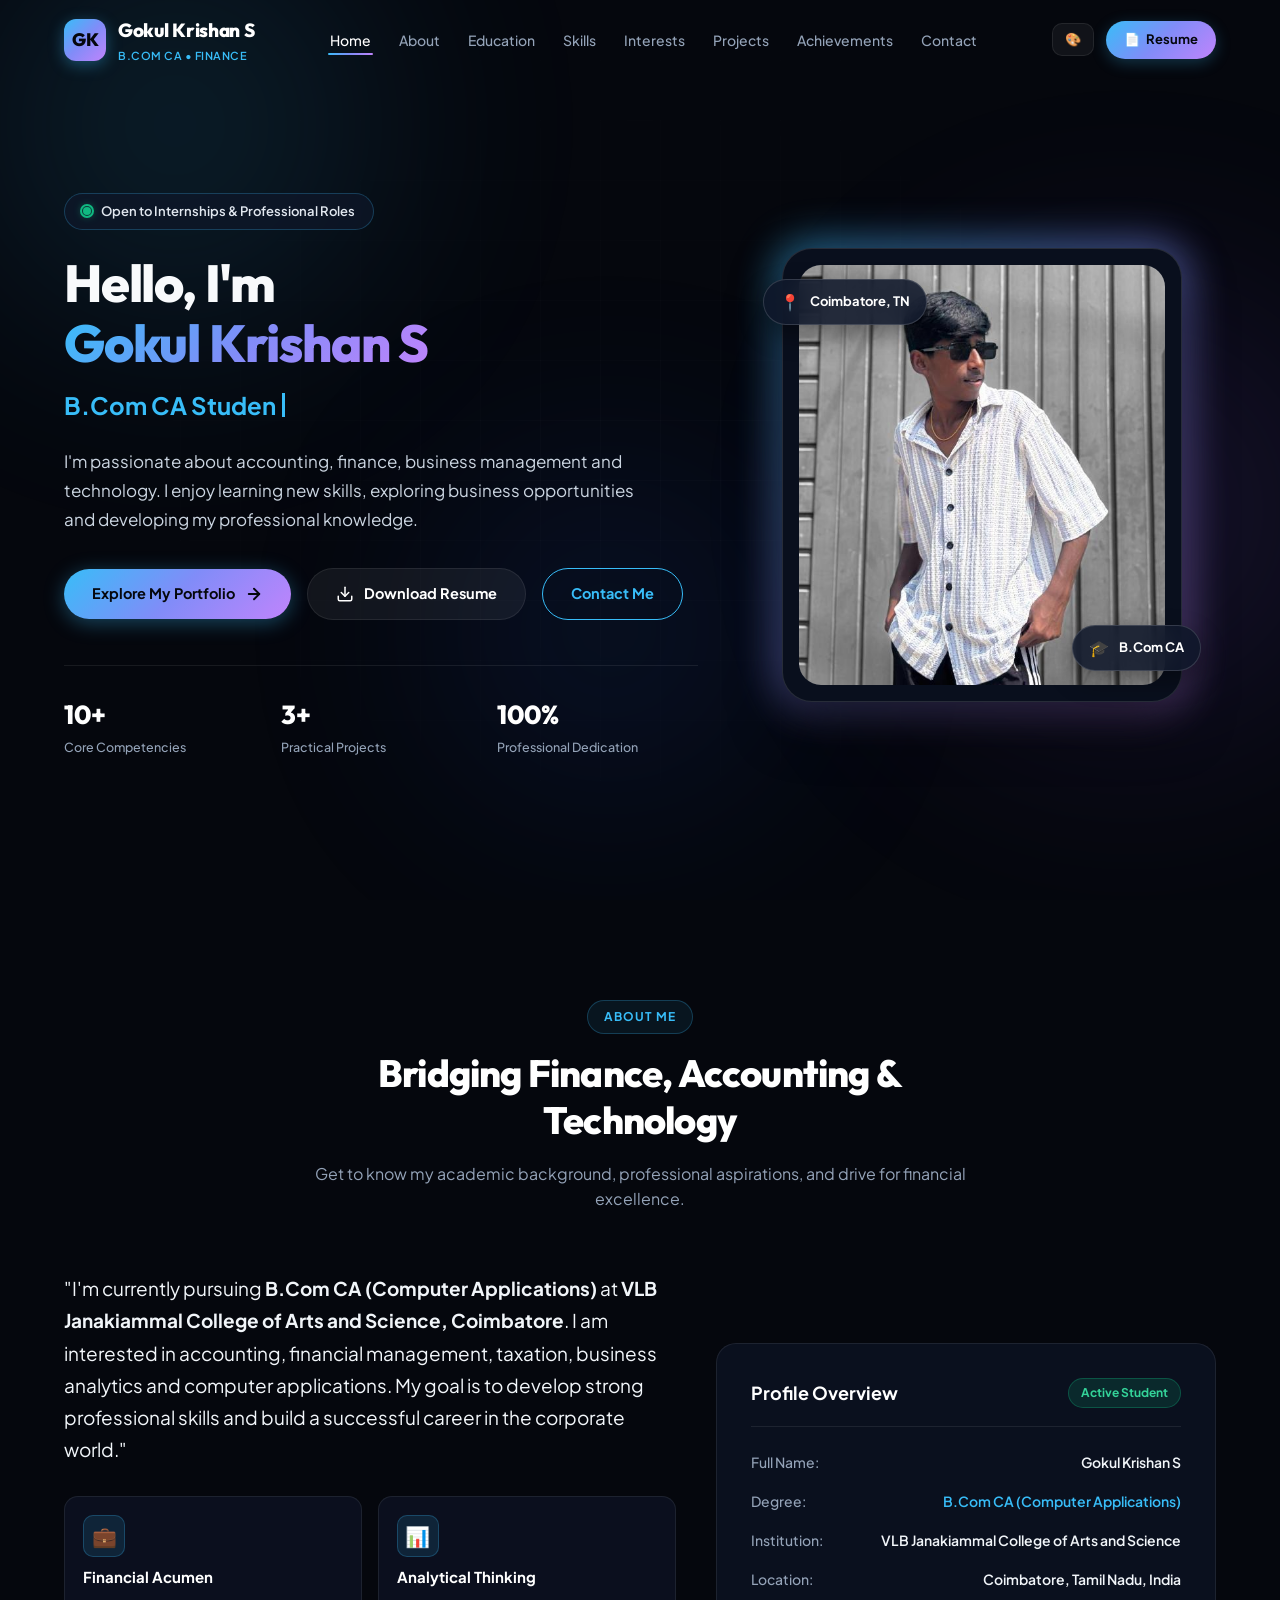
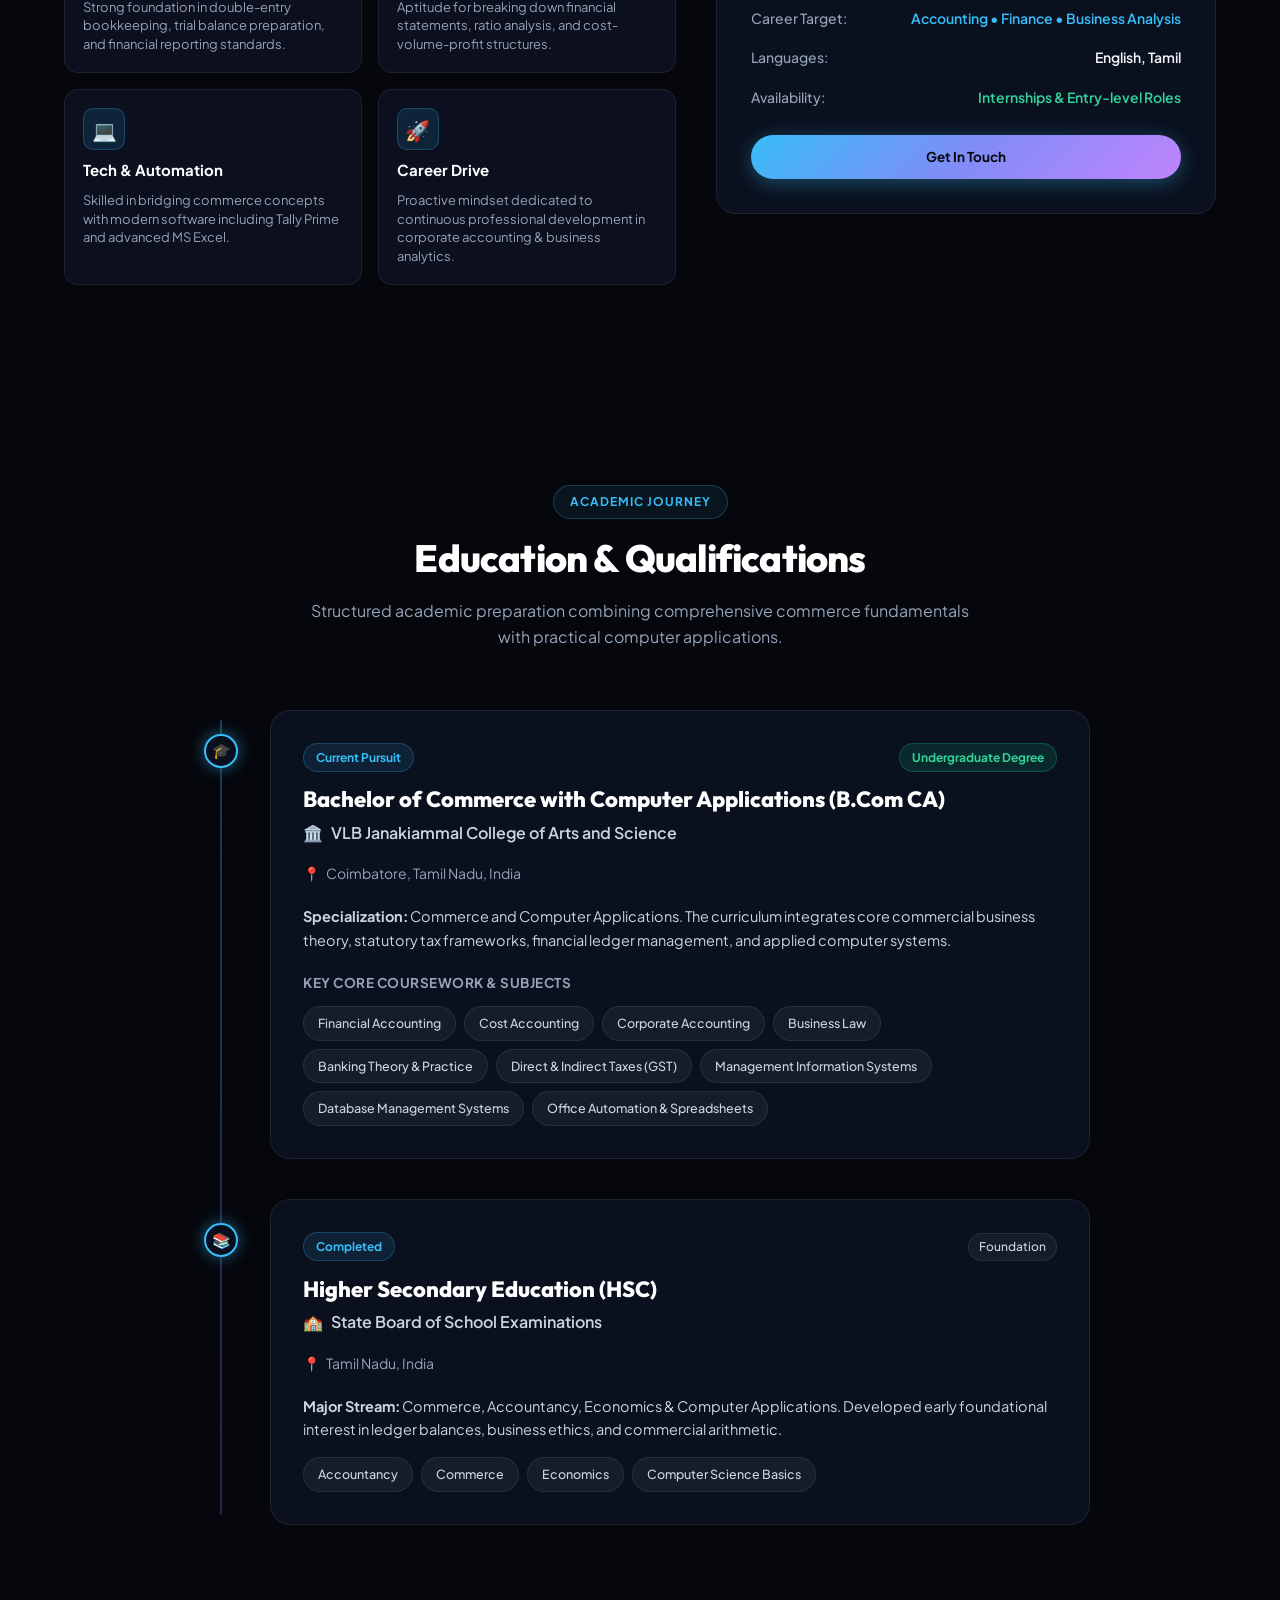
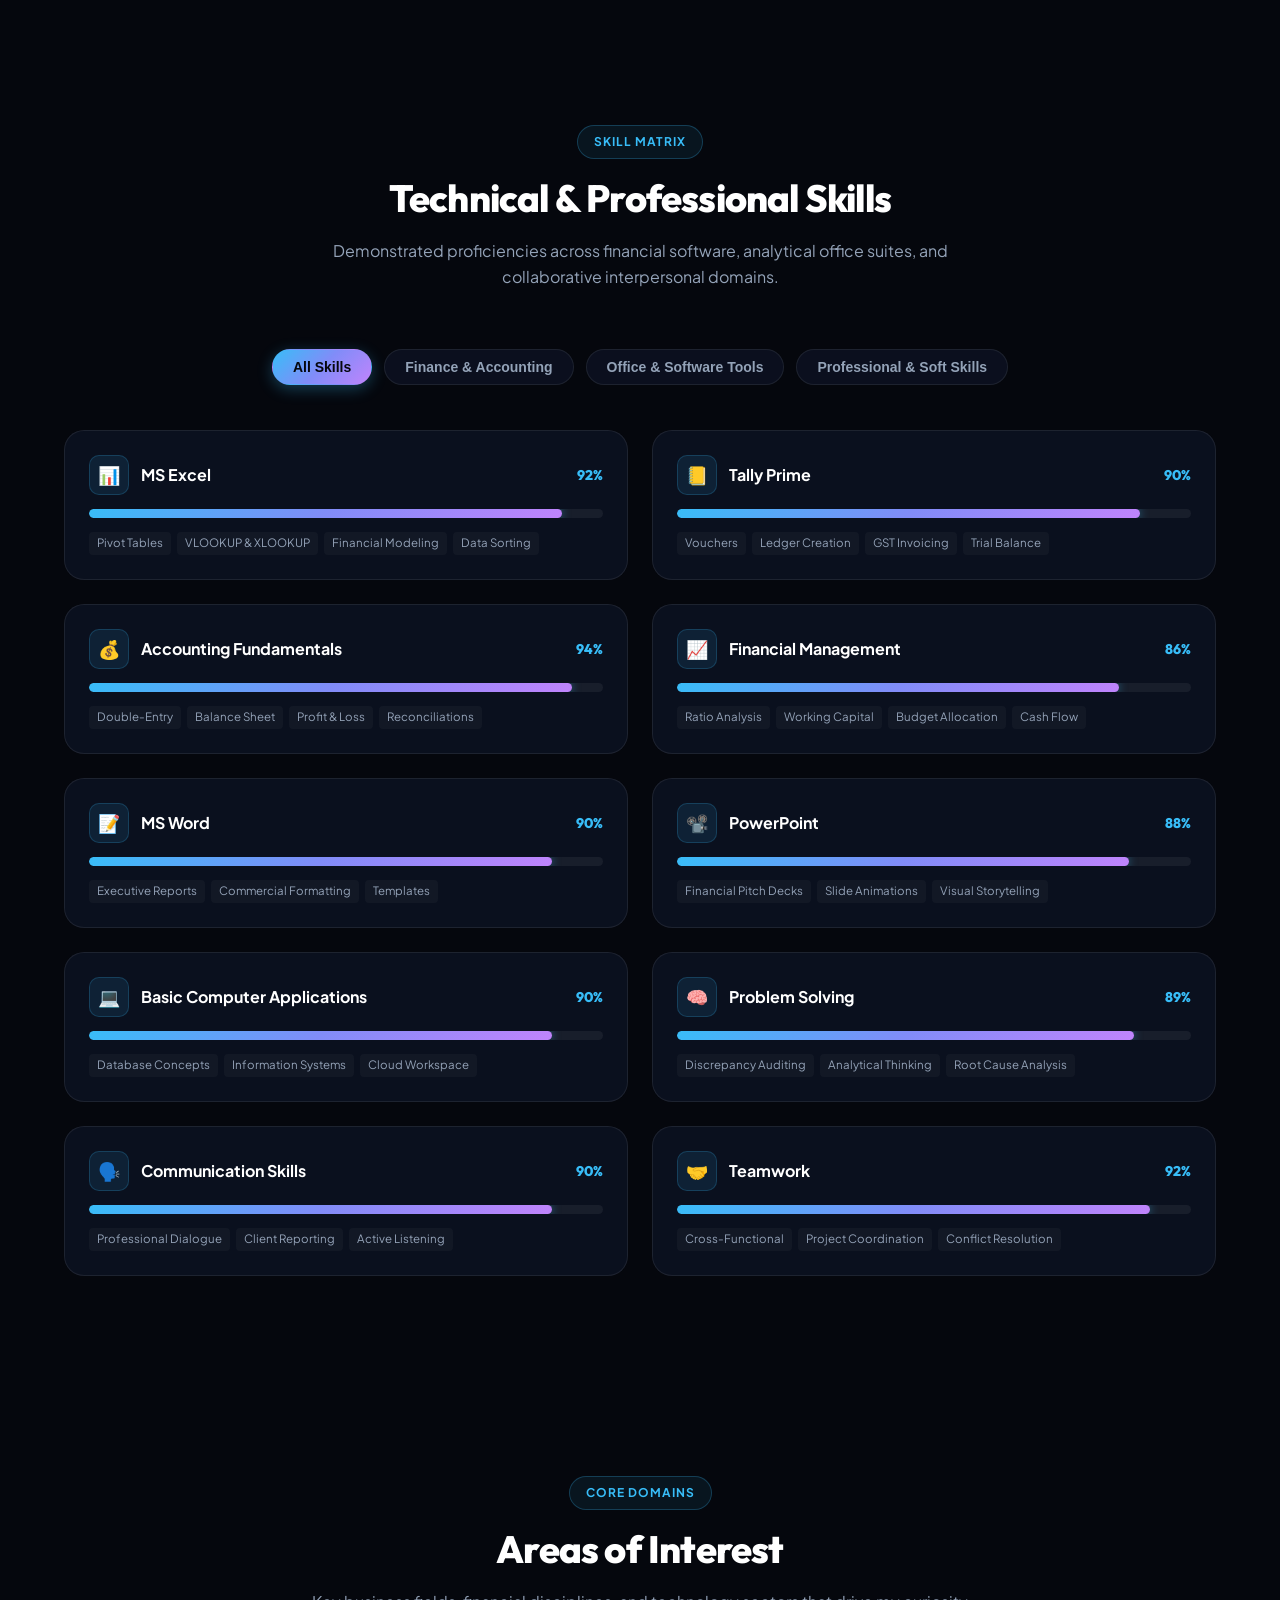
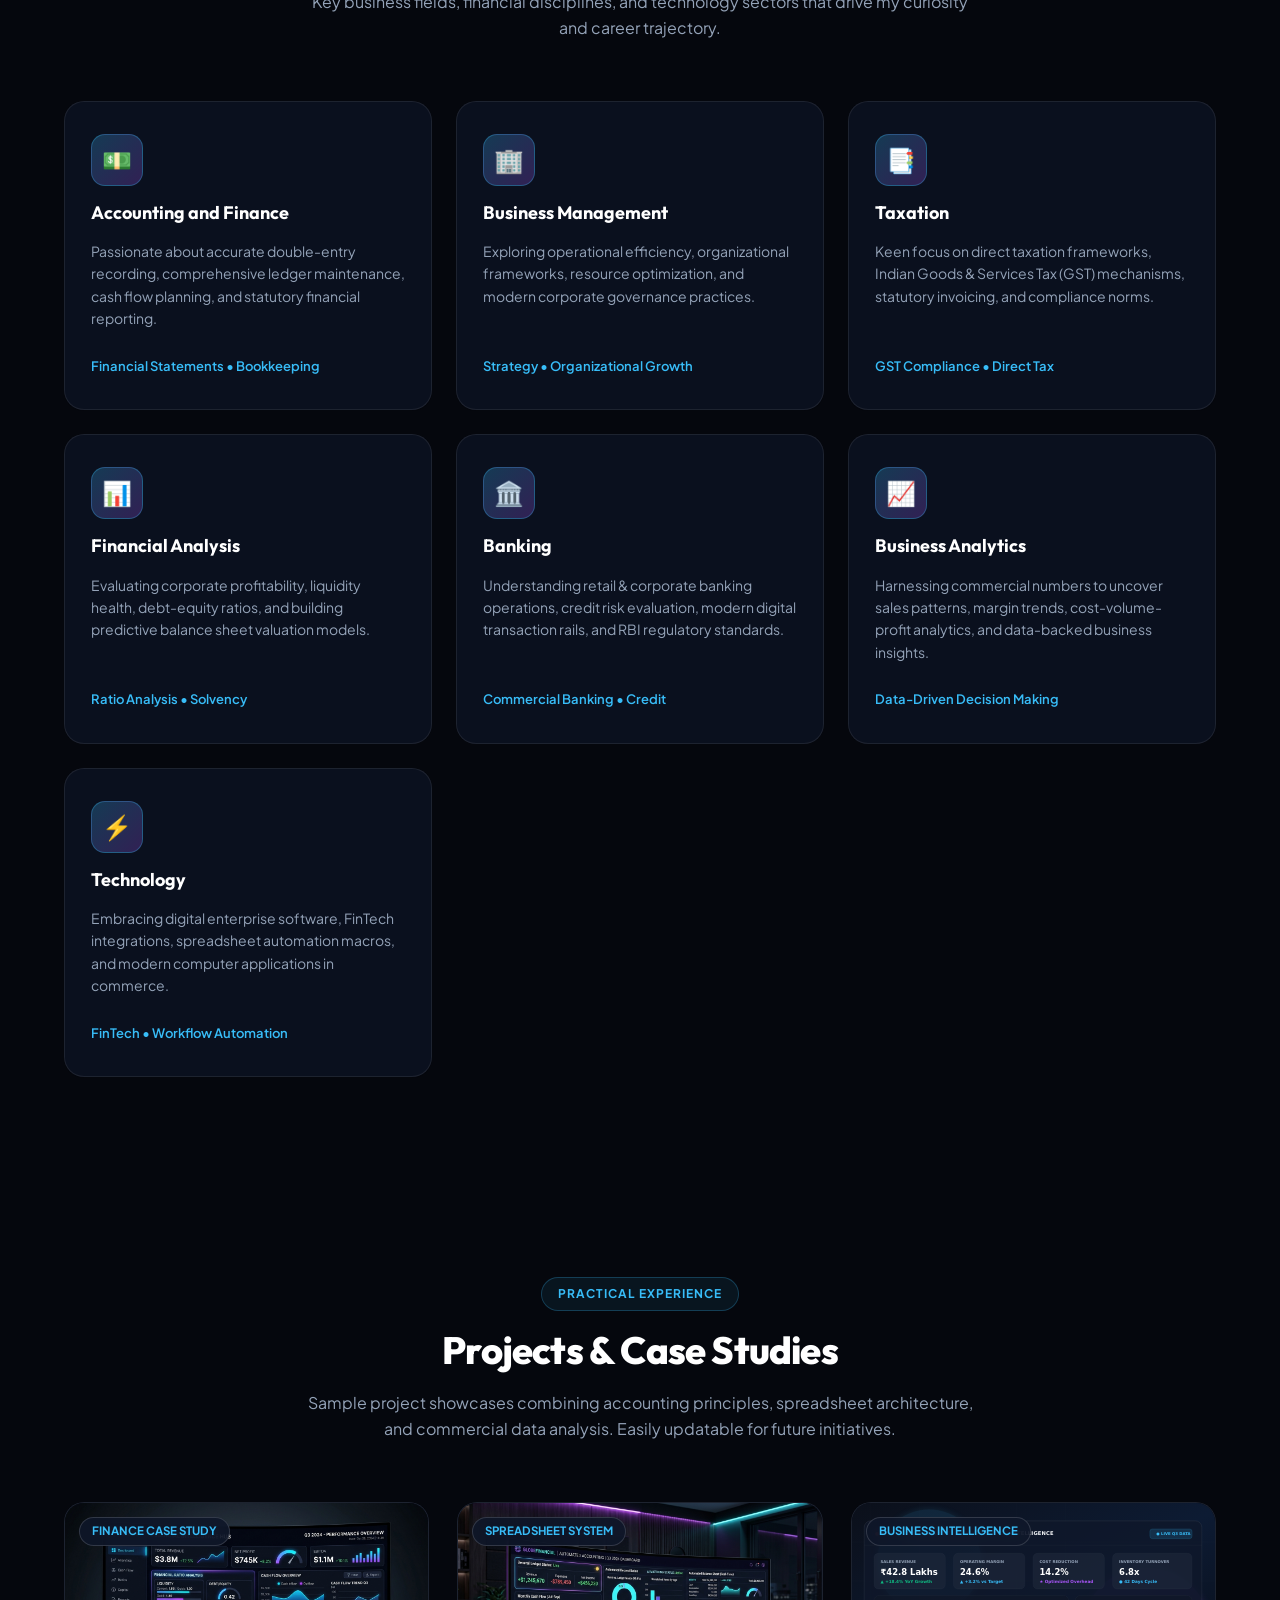
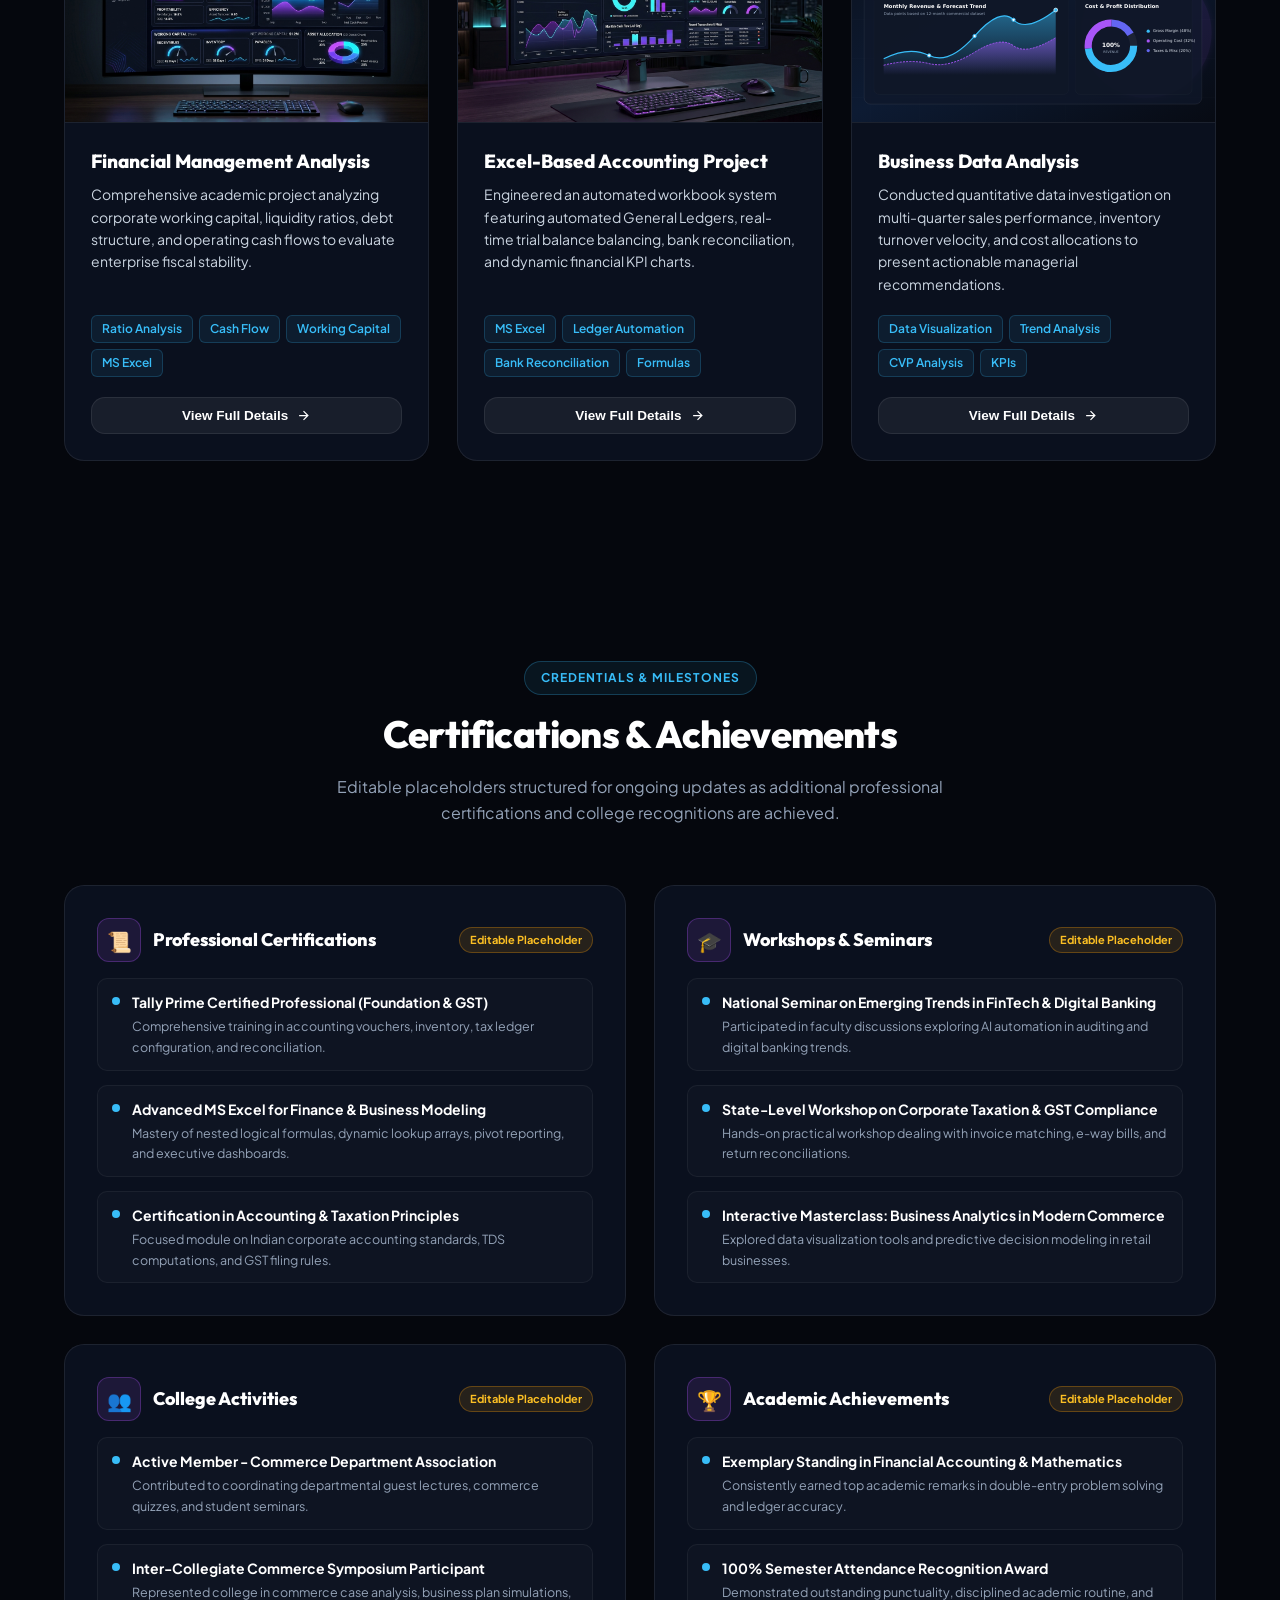
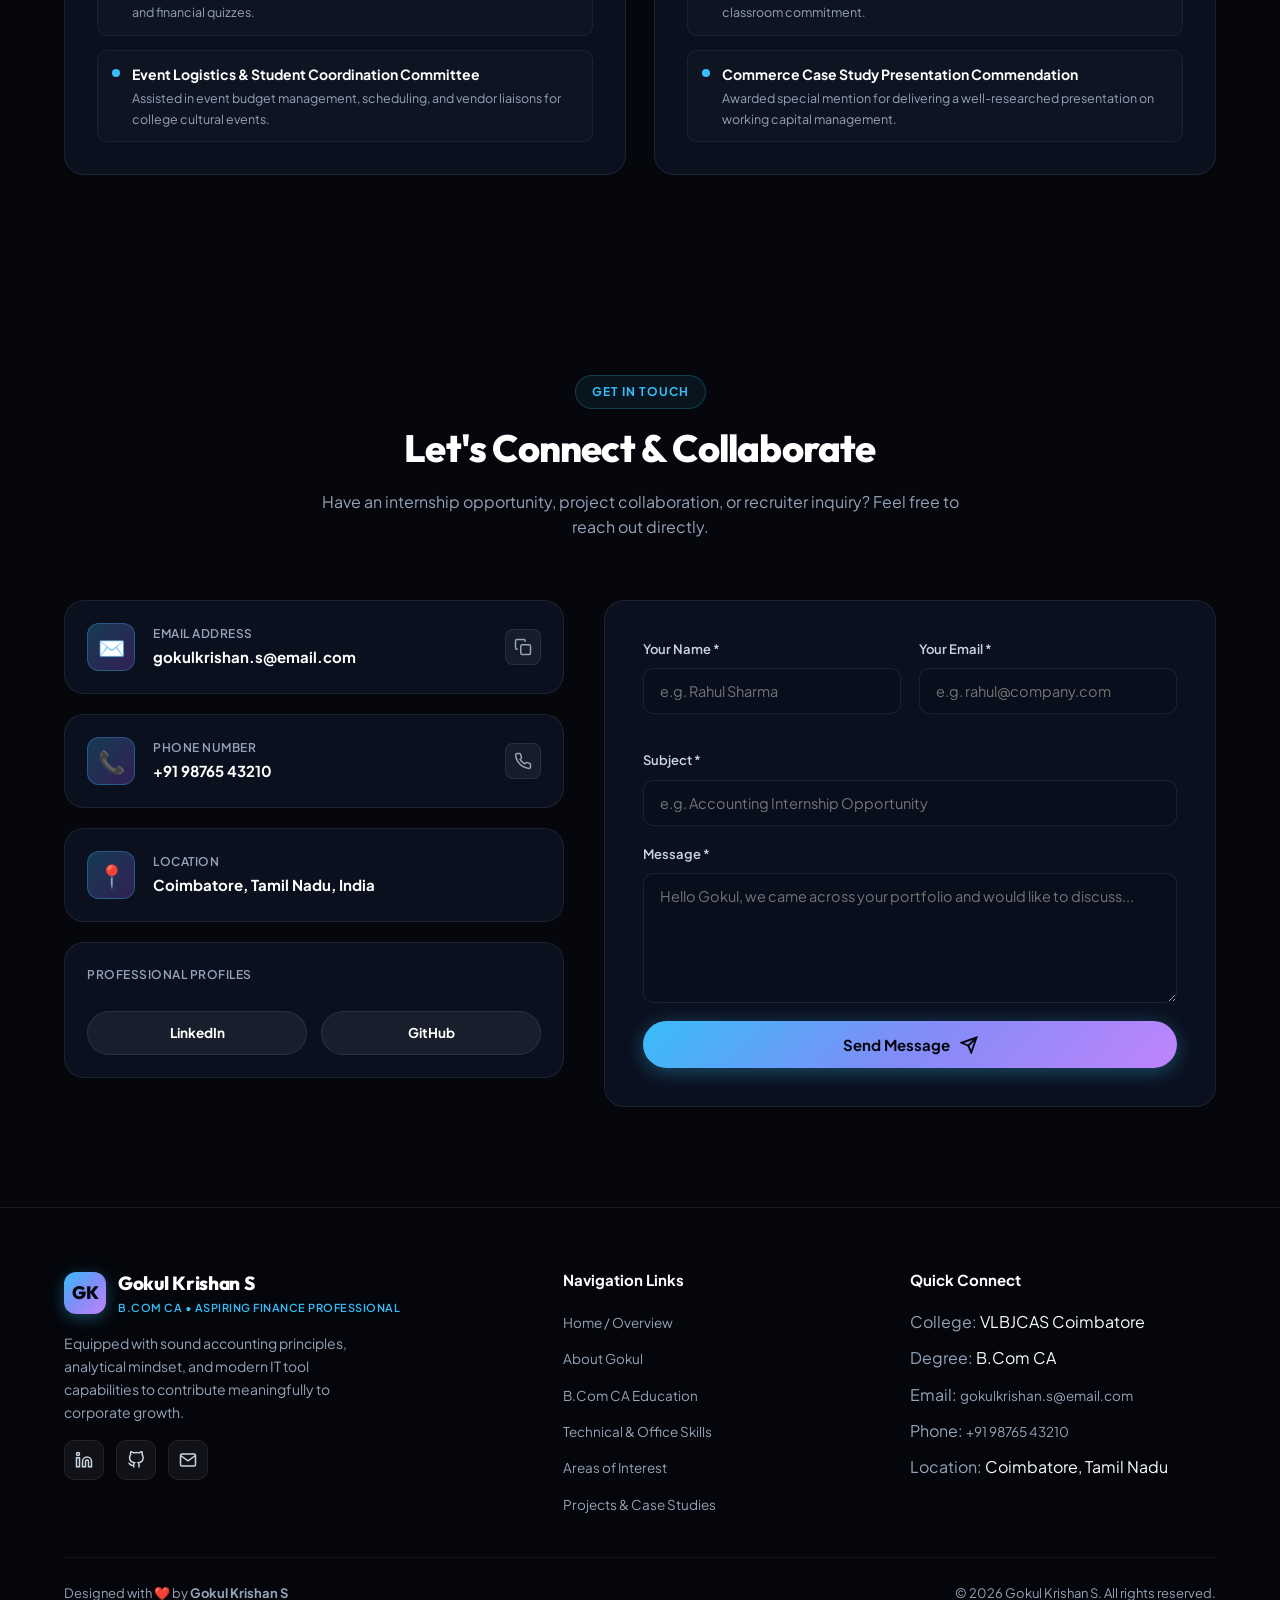
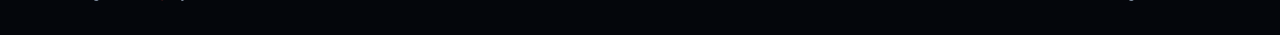
==== index.html @ 8079ff72 "feat: initialize portfolio project with HTML, CSS, JavaScript, assets, and configuration" ====
<!DOCTYPE html>
<html lang="en">
<head>
  <meta charset="UTF-8">
  <meta name="viewport" content="width=device-width, initial-scale=1.0">
  <meta http-equiv="X-UA-Compatible" content="ie=edge">
  
  <!-- SEO Meta Tags -->
  <title>Gokul Krishan S | B.Com CA Portfolio - Aspiring Accountant &amp; Finance Professional</title>
  <meta name="description" content="Personal portfolio of Gokul Krishan S, B.Com CA student at VLB Janakiammal College of Arts and Science, Coimbatore. Aspiring Accountant, Finance Professional, and Business Analyst specializing in Tally Prime, Financial Accounting, and Excel.">
  <meta name="keywords" content="Gokul Krishan S, B.Com CA, Finance Professional, Accountant, Business Analyst, Tally Prime, MS Excel, Coimbatore, Tamil Nadu, Financial Management, VLB Janakiammal College">
  <meta name="author" content="Gokul Krishan S">
  <meta name="robots" content="index, follow">

  <!-- Open Graph / Facebook / LinkedIn -->
  <meta property="og:type" content="website">
  <meta property="og:url" content="https://gokulkrishans.com/">
  <meta property="og:title" content="Gokul Krishan S | B.Com CA Portfolio">
  <meta property="og:description" content="Personal portfolio of Gokul Krishan S - Aspiring Accountant, Finance Professional &amp; Business Analyst.">
  <meta property="og:image" content="assets/images/profile.jpg">

  <!-- Twitter Meta Tags -->
  <meta name="twitter:card" content="summary_large_image">
  <meta name="twitter:title" content="Gokul Krishan S | B.Com CA Portfolio">
  <meta name="twitter:description" content="Aspiring Accountant, Finance Professional &amp; Business Analyst from Coimbatore, Tamil Nadu.">
  <meta name="twitter:image" content="assets/images/profile.jpg">

  <!-- Google Fonts -->
  <link rel="preconnect" href="https://fonts.googleapis.com">
  <link rel="preconnect" href="https://fonts.gstatic.com" crossorigin>
  <link href="https://fonts.googleapis.com/css2?family=Outfit:wght@400;500;600;700;800;900&family=Plus+Jakarta+Sans:ital,wght@0,300;0,400;0,500;0,600;0,700;0,800;1,400&display=swap" rel="stylesheet">

  <!-- Stylesheet -->
  <link rel="stylesheet" href="assets/css/style.css">

  <!-- JSON-LD Structured Data for Search Engines -->
  <script type="application/ld+json">
  {
    "@context": "https://schema.org",
    "@type": "Person",
    "name": "Gokul Krishan S",
    "jobTitle": "Aspiring Accountant | Finance Professional | Business Analyst",
    "alumniOf": {
      "@type": "CollegeOrUniversity",
      "name": "VLB Janakiammal College of Arts and Science"
    },
    "address": {
      "@type": "PostalAddress",
      "addressLocality": "Coimbatore",
      "addressRegion": "Tamil Nadu",
      "addressCountry": "India"
    },
    "knowsAbout": [
      "Accounting Fundamentals",
      "Financial Management",
      "Taxation",
      "Tally Prime",
      "MS Excel",
      "Business Analytics"
    ],
    "email": "mailto:gokulkrishan.s@email.com"
  }
  </script>
</head>
<body>

  <!-- Scroll Progress Indicator -->
  <div id="scroll-progress" class="scroll-progress-bar" aria-hidden="true"></div>

  <!-- Ambient Dynamic Glow Background -->
  <div class="ambient-background" aria-hidden="true">
    <div class="ambient-orb orb-1"></div>
    <div class="ambient-orb orb-2"></div>
    <div class="ambient-orb orb-3"></div>
  </div>

  <!-- ==========================================================================
       Header & Navigation Bar
       ========================================================================== -->
  <header class="site-header" id="site-header">
    <div class="container nav-container">
      
      <!-- Brand Logo -->
      <a href="#hero" class="brand-logo" id="nav-brand-logo" aria-label="Gokul Krishan S Home">
        <div class="logo-badge">GK</div>
        <div class="brand-text">
          <span class="brand-name">Gokul Krishan S</span>
          <span class="brand-tag">B.Com CA • Finance</span>
        </div>
      </a>

      <!-- Navigation Links -->
      <nav class="main-nav" id="main-nav-bar" aria-label="Main Navigation">
        <ul class="nav-list" id="nav-list">
          <li><a href="#hero" class="nav-link active">Home</a></li>
          <li><a href="#about" class="nav-link">About</a></li>
          <li><a href="#education" class="nav-link">Education</a></li>
          <li><a href="#skills" class="nav-link">Skills</a></li>
          <li><a href="#interests" class="nav-link">Interests</a></li>
          <li><a href="#projects" class="nav-link">Projects</a></li>
          <li><a href="#achievements" class="nav-link">Achievements</a></li>
          <li><a href="#contact" class="nav-link">Contact</a></li>
        </ul>
      </nav>

      <!-- Action Items & Palette Menu -->
      <div class="nav-actions">
        <!-- Theme Accent Switcher -->
        <button type="button" class="theme-picker-btn" id="theme-picker-btn" title="Change Accent Palette" aria-label="Theme Accent Palette">
          <span>🎨</span>
          <span style="display: none;" class="desktop-only">Theme</span>
        </button>

        <div class="theme-palette-menu" id="theme-palette-menu">
          <button type="button" class="palette-item" data-theme="electric">
            <span class="palette-dot electric"></span>
            <span>Electric Violet</span>
          </button>
          <button type="button" class="palette-item" data-theme="emerald">
            <span class="palette-dot emerald"></span>
            <span>Emerald Tech</span>
          </button>
          <button type="button" class="palette-item" data-theme="sunset">
            <span class="palette-dot sunset"></span>
            <span>Neon Sunset</span>
          </button>
        </div>

        <!-- Resume Modal Trigger -->
        <a href="#resume" class="btn-nav-cta trigger-resume-modal" id="nav-resume-btn">
          <span>📄</span>
          <span>Resume</span>
        </a>

        <!-- Mobile Hamburger Menu Button -->
        <button type="button" class="mobile-toggle" id="mobile-nav-toggle" aria-label="Toggle navigation menu" aria-expanded="false">
          <span class="hamburger-line"></span>
        </button>
      </div>

    </div>
  </header>

  <main id="main-content">

    <!-- ==========================================================================
         Hero Section
         ========================================================================== -->
    <section class="hero-section" id="hero">
      <div class="container hero-grid">
        
        <!-- Left: Text & Bio Content -->
        <div class="hero-content">
          <div class="hero-status-chip">
            <span class="status-pulse-dot"></span>
            <span>Open to Internships &amp; Professional Roles</span>
          </div>

          <h1 class="hero-title">
            Hello, I'm <br>
            <span class="gradient-text">Gokul Krishan S</span>
          </h1>

          <div class="hero-typed-wrapper" aria-label="Professional Roles">
            <span id="typing-text">B.Com CA Student</span>
            <span class="typing-cursor" aria-hidden="true"></span>
          </div>

          <p class="hero-desc">
            I'm passionate about accounting, finance, business management and technology. I enjoy learning new skills, exploring business opportunities and developing my professional knowledge.
          </p>

          <div class="hero-cta-group">
            <a href="#projects" class="btn btn-primary" id="hero-btn-explore">
              <span>Explore My Portfolio</span>
              <svg width="18" height="18" viewBox="0 0 24 24" fill="none" stroke="currentColor" stroke-width="2.5" stroke-linecap="round" stroke-linejoin="round"><line x1="5" y1="12" x2="19" y2="12"></line><polyline points="12 5 19 12 12 19"></polyline></svg>
            </a>
            
            <a href="#resume" class="btn btn-secondary trigger-resume-modal" id="hero-btn-resume">
              <svg width="18" height="18" viewBox="0 0 24 24" fill="none" stroke="currentColor" stroke-width="2" stroke-linecap="round" stroke-linejoin="round"><path d="M21 15v4a2 2 0 0 1-2 2H5a2 2 0 0 1-2-2v-4"></path><polyline points="7 10 12 15 17 10"></polyline><line x1="12" y1="15" x2="12" y2="3"></line></svg>
              <span>Download Resume</span>
            </a>

            <a href="#contact" class="btn btn-outline" id="hero-btn-contact">
              <span>Contact Me</span>
            </a>
          </div>

          <!-- Quick Stats Counter -->
          <div class="hero-stats-row">
            <div class="stat-item">
              <span class="stat-number" data-count="10" data-suffix="+">10+</span>
              <span class="stat-label">Core Competencies</span>
            </div>
            <div class="stat-item">
              <span class="stat-number" data-count="3" data-suffix="+">3+</span>
              <span class="stat-label">Practical Projects</span>
            </div>
            <div class="stat-item">
              <span class="stat-number" data-count="100" data-suffix="%">100%</span>
              <span class="stat-label">Professional Dedication</span>
            </div>
          </div>
        </div>

        <!-- Right: Profile Visual Card -->
        <div class="hero-visual">
          <div class="profile-card-wrapper">
            <div class="profile-card-glow" aria-hidden="true"></div>
            
            <div class="profile-card">
              <div class="profile-img-box">
                <img src="assets/images/profile.jpg" alt="Gokul Krishan S - Professional Profile Photo" id="hero-profile-img" loading="eager">
              </div>

              <!-- Floating Badges -->
              <div class="float-tag tag-top-left">
                <span class="tag-icon">📍</span>
                <span>Coimbatore, TN</span>
              </div>

              <div class="float-tag tag-bottom-right">
                <span class="tag-icon">🎓</span>
                <span>B.Com CA</span>
              </div>
            </div>
          </div>
        </div>

      </div>
    </section>

    <!-- ==========================================================================
         About Me Section
         ========================================================================== -->
    <section id="about">
      <div class="container">
        
        <div class="section-header">
          <span class="section-badge">About Me</span>
          <h2 class="section-title">Bridging Finance, Accounting &amp; Technology</h2>
          <p class="section-desc">Get to know my academic background, professional aspirations, and drive for financial excellence.</p>
        </div>

        <div class="about-grid">
          <!-- Text and Pillars -->
          <div class="about-text-content">
            <p class="lead-text">
              "I'm currently pursuing <strong>B.Com CA (Computer Applications)</strong> at <strong>VLB Janakiammal College of Arts and Science, Coimbatore</strong>. I am interested in accounting, financial management, taxation, business analytics and computer applications. My goal is to develop strong professional skills and build a successful career in the corporate world."
            </p>

            <div class="about-features-grid">
              <div class="about-feature-box">
                <div class="feature-icon-box">💼</div>
                <div class="feature-title">Financial Acumen</div>
                <div class="feature-desc">Strong foundation in double-entry bookkeeping, trial balance preparation, and financial reporting standards.</div>
              </div>

              <div class="about-feature-box">
                <div class="feature-icon-box">📊</div>
                <div class="feature-title">Analytical Thinking</div>
                <div class="feature-desc">Aptitude for breaking down financial statements, ratio analysis, and cost-volume-profit structures.</div>
              </div>

              <div class="about-feature-box">
                <div class="feature-icon-box">💻</div>
                <div class="feature-title">Tech &amp; Automation</div>
                <div class="feature-desc">Skilled in bridging commerce concepts with modern software including Tally Prime and advanced MS Excel.</div>
              </div>

              <div class="about-feature-box">
                <div class="feature-icon-box">🚀</div>
                <div class="feature-title">Career Drive</div>
                <div class="feature-desc">Proactive mindset dedicated to continuous professional development in corporate accounting &amp; business analytics.</div>
              </div>
            </div>
          </div>

          <!-- Personal Details Breakdown Card -->
          <div class="personal-details-card glass-card">
            <div class="details-card-header">
              <span class="details-card-title">Profile Overview</span>
              <span class="edu-status-tag">Active Student</span>
            </div>

            <ul class="details-list">
              <li class="detail-row">
                <span class="detail-label">Full Name:</span>
                <span class="detail-value">Gokul Krishan S</span>
              </li>
              <li class="detail-row">
                <span class="detail-label">Degree:</span>
                <span class="detail-value highlight">B.Com CA (Computer Applications)</span>
              </li>
              <li class="detail-row">
                <span class="detail-label">Institution:</span>
                <span class="detail-value">VLB Janakiammal College of Arts and Science</span>
              </li>
              <li class="detail-row">
                <span class="detail-label">Location:</span>
                <span class="detail-value">Coimbatore, Tamil Nadu, India</span>
              </li>
              <li class="detail-row">
                <span class="detail-label">Career Target:</span>
                <span class="detail-value highlight">Accounting • Finance • Business Analysis</span>
              </li>
              <li class="detail-row">
                <span class="detail-label">Languages:</span>
                <span class="detail-value">English, Tamil</span>
              </li>
              <li class="detail-row">
                <span class="detail-label">Availability:</span>
                <span class="detail-value" style="color: #34d399;">Internships &amp; Entry-level Roles</span>
              </li>
            </ul>

            <div style="margin-top: 26px; display: flex; gap: 12px;">
              <a href="#contact" class="btn btn-primary" style="width: 100%; font-size: 13.5px; padding: 11px 20px;">
                <span>Get In Touch</span>
              </a>
            </div>
          </div>
        </div>

      </div>
    </section>

    <!-- ==========================================================================
         Education Section
         ========================================================================== -->
    <section id="education">
      <div class="container">
        
        <div class="section-header">
          <span class="section-badge">Academic Journey</span>
          <h2 class="section-title">Education &amp; Qualifications</h2>
          <p class="section-desc">Structured academic preparation combining comprehensive commerce fundamentals with practical computer applications.</p>
        </div>

        <div class="education-timeline-wrapper">
          
          <!-- Timeline Card 1: B.Com CA Degree -->
          <div class="edu-timeline-item">
            <div class="edu-node-icon">🎓</div>
            <div class="edu-card glass-card">
              <div class="edu-badge-row">
                <span class="edu-period-badge">Current Pursuit</span>
                <span class="edu-status-tag">Undergraduate Degree</span>
              </div>

              <h3 class="edu-degree">Bachelor of Commerce with Computer Applications (B.Com CA)</h3>
              <div class="edu-institution">
                <span>🏛️</span>
                <span>VLB Janakiammal College of Arts and Science</span>
              </div>
              <div class="edu-location">
                <span>📍</span>
                <span>Coimbatore, Tamil Nadu, India</span>
              </div>

              <p style="color: var(--text-secondary); font-size: 14.5px; margin-bottom: 20px; line-height: 1.6;">
                <strong>Specialization:</strong> Commerce and Computer Applications. The curriculum integrates core commercial business theory, statutory tax frameworks, financial ledger management, and applied computer systems.
              </p>

              <div class="edu-coursework-title">Key Core Coursework &amp; Subjects</div>
              <div class="coursework-pills">
                <span class="pill-item">Financial Accounting</span>
                <span class="pill-item">Cost Accounting</span>
                <span class="pill-item">Corporate Accounting</span>
                <span class="pill-item">Business Law</span>
                <span class="pill-item">Banking Theory &amp; Practice</span>
                <span class="pill-item">Direct &amp; Indirect Taxes (GST)</span>
                <span class="pill-item">Management Information Systems</span>
                <span class="pill-item">Database Management Systems</span>
                <span class="pill-item">Office Automation &amp; Spreadsheets</span>
              </div>
            </div>
          </div>

          <!-- Timeline Card 2: Higher Secondary Education -->
          <div class="edu-timeline-item">
            <div class="edu-node-icon">📚</div>
            <div class="edu-card glass-card">
              <div class="edu-badge-row">
                <span class="edu-period-badge">Completed</span>
                <span class="pill-item" style="font-size: 12px; padding: 3px 10px;">Foundation</span>
              </div>

              <h3 class="edu-degree">Higher Secondary Education (HSC)</h3>
              <div class="edu-institution">
                <span>🏫</span>
                <span>State Board of School Examinations</span>
              </div>
              <div class="edu-location">
                <span>📍</span>
                <span>Tamil Nadu, India</span>
              </div>

              <p style="color: var(--text-secondary); font-size: 14.5px; margin-bottom: 16px; line-height: 1.6;">
                <strong>Major Stream:</strong> Commerce, Accountancy, Economics &amp; Computer Applications. Developed early foundational interest in ledger balances, business ethics, and commercial arithmetic.
              </p>

              <div class="coursework-pills">
                <span class="pill-item">Accountancy</span>
                <span class="pill-item">Commerce</span>
                <span class="pill-item">Economics</span>
                <span class="pill-item">Computer Science Basics</span>
              </div>
            </div>
          </div>

        </div>

      </div>
    </section>

    <!-- ==========================================================================
         Skills Section
         ========================================================================== -->
    <section id="skills">
      <div class="container">
        
        <div class="section-header">
          <span class="section-badge">Skill Matrix</span>
          <h2 class="section-title">Technical &amp; Professional Skills</h2>
          <p class="section-desc">Demonstrated proficiencies across financial software, analytical office suites, and collaborative interpersonal domains.</p>
        </div>

        <!-- Filter Controls -->
        <div class="skills-controls-container">
          <button type="button" class="skill-tab-btn active" data-filter="all">All Skills</button>
          <button type="button" class="skill-tab-btn" data-filter="finance">Finance &amp; Accounting</button>
          <button type="button" class="skill-tab-btn" data-filter="software">Office &amp; Software Tools</button>
          <button type="button" class="skill-tab-btn" data-filter="soft">Professional &amp; Soft Skills</button>
        </div>

        <!-- Skills Progress Grid -->
        <div class="skills-grid" id="skills-grid-container">

          <!-- 1. MS Excel -->
          <div class="skill-card glass-card" data-category="software">
            <div class="skill-card-top">
              <div class="skill-title-group">
                <div class="skill-icon-wrap">📊</div>
                <span class="skill-name">MS Excel</span>
              </div>
              <span class="skill-percent-badge">92%</span>
            </div>
            <div class="progress-track">
              <div class="progress-fill" data-percent="92%"></div>
            </div>
            <div class="skill-tags-row">
              <span class="skill-subtag">Pivot Tables</span>
              <span class="skill-subtag">VLOOKUP &amp; XLOOKUP</span>
              <span class="skill-subtag">Financial Modeling</span>
              <span class="skill-subtag">Data Sorting</span>
            </div>
          </div>

          <!-- 2. Tally Prime -->
          <div class="skill-card glass-card" data-category="finance">
            <div class="skill-card-top">
              <div class="skill-title-group">
                <div class="skill-icon-wrap">📒</div>
                <span class="skill-name">Tally Prime</span>
              </div>
              <span class="skill-percent-badge">90%</span>
            </div>
            <div class="progress-track">
              <div class="progress-fill" data-percent="90%"></div>
            </div>
            <div class="skill-tags-row">
              <span class="skill-subtag">Vouchers</span>
              <span class="skill-subtag">Ledger Creation</span>
              <span class="skill-subtag">GST Invoicing</span>
              <span class="skill-subtag">Trial Balance</span>
            </div>
          </div>

          <!-- 3. Accounting Fundamentals -->
          <div class="skill-card glass-card" data-category="finance">
            <div class="skill-card-top">
              <div class="skill-title-group">
                <div class="skill-icon-wrap">💰</div>
                <span class="skill-name">Accounting Fundamentals</span>
              </div>
              <span class="skill-percent-badge">94%</span>
            </div>
            <div class="progress-track">
              <div class="progress-fill" data-percent="94%"></div>
            </div>
            <div class="skill-tags-row">
              <span class="skill-subtag">Double-Entry</span>
              <span class="skill-subtag">Balance Sheet</span>
              <span class="skill-subtag">Profit &amp; Loss</span>
              <span class="skill-subtag">Reconciliations</span>
            </div>
          </div>

          <!-- 4. Financial Management -->
          <div class="skill-card glass-card" data-category="finance">
            <div class="skill-card-top">
              <div class="skill-title-group">
                <div class="skill-icon-wrap">📈</div>
                <span class="skill-name">Financial Management</span>
              </div>
              <span class="skill-percent-badge">86%</span>
            </div>
            <div class="progress-track">
              <div class="progress-fill" data-percent="86%"></div>
            </div>
            <div class="skill-tags-row">
              <span class="skill-subtag">Ratio Analysis</span>
              <span class="skill-subtag">Working Capital</span>
              <span class="skill-subtag">Budget Allocation</span>
              <span class="skill-subtag">Cash Flow</span>
            </div>
          </div>

          <!-- 5. MS Word -->
          <div class="skill-card glass-card" data-category="software">
            <div class="skill-card-top">
              <div class="skill-title-group">
                <div class="skill-icon-wrap">📝</div>
                <span class="skill-name">MS Word</span>
              </div>
              <span class="skill-percent-badge">90%</span>
            </div>
            <div class="progress-track">
              <div class="progress-fill" data-percent="90%"></div>
            </div>
            <div class="skill-tags-row">
              <span class="skill-subtag">Executive Reports</span>
              <span class="skill-subtag">Commercial Formatting</span>
              <span class="skill-subtag">Templates</span>
            </div>
          </div>

          <!-- 6. PowerPoint -->
          <div class="skill-card glass-card" data-category="software">
            <div class="skill-card-top">
              <div class="skill-title-group">
                <div class="skill-icon-wrap">📽️</div>
                <span class="skill-name">PowerPoint</span>
              </div>
              <span class="skill-percent-badge">88%</span>
            </div>
            <div class="progress-track">
              <div class="progress-fill" data-percent="88%"></div>
            </div>
            <div class="skill-tags-row">
              <span class="skill-subtag">Financial Pitch Decks</span>
              <span class="skill-subtag">Slide Animations</span>
              <span class="skill-subtag">Visual Storytelling</span>
            </div>
          </div>

          <!-- 7. Basic Computer Applications -->
          <div class="skill-card glass-card" data-category="software">
            <div class="skill-card-top">
              <div class="skill-title-group">
                <div class="skill-icon-wrap">💻</div>
                <span class="skill-name">Basic Computer Applications</span>
              </div>
              <span class="skill-percent-badge">90%</span>
            </div>
            <div class="progress-track">
              <div class="progress-fill" data-percent="90%"></div>
            </div>
            <div class="skill-tags-row">
              <span class="skill-subtag">Database Concepts</span>
              <span class="skill-subtag">Information Systems</span>
              <span class="skill-subtag">Cloud Workspace</span>
            </div>
          </div>

          <!-- 8. Problem Solving -->
          <div class="skill-card glass-card" data-category="soft">
            <div class="skill-card-top">
              <div class="skill-title-group">
                <div class="skill-icon-wrap">🧠</div>
                <span class="skill-name">Problem Solving</span>
              </div>
              <span class="skill-percent-badge">89%</span>
            </div>
            <div class="progress-track">
              <div class="progress-fill" data-percent="89%"></div>
            </div>
            <div class="skill-tags-row">
              <span class="skill-subtag">Discrepancy Auditing</span>
              <span class="skill-subtag">Analytical Thinking</span>
              <span class="skill-subtag">Root Cause Analysis</span>
            </div>
          </div>

          <!-- 9. Communication Skills -->
          <div class="skill-card glass-card" data-category="soft">
            <div class="skill-card-top">
              <div class="skill-title-group">
                <div class="skill-icon-wrap">🗣️</div>
                <span class="skill-name">Communication Skills</span>
              </div>
              <span class="skill-percent-badge">90%</span>
            </div>
            <div class="progress-track">
              <div class="progress-fill" data-percent="90%"></div>
            </div>
            <div class="skill-tags-row">
              <span class="skill-subtag">Professional Dialogue</span>
              <span class="skill-subtag">Client Reporting</span>
              <span class="skill-subtag">Active Listening</span>
            </div>
          </div>

          <!-- 10. Teamwork -->
          <div class="skill-card glass-card" data-category="soft">
            <div class="skill-card-top">
              <div class="skill-title-group">
                <div class="skill-icon-wrap">🤝</div>
                <span class="skill-name">Teamwork</span>
              </div>
              <span class="skill-percent-badge">92%</span>
            </div>
            <div class="progress-track">
              <div class="progress-fill" data-percent="92%"></div>
            </div>
            <div class="skill-tags-row">
              <span class="skill-subtag">Cross-Functional</span>
              <span class="skill-subtag">Project Coordination</span>
              <span class="skill-subtag">Conflict Resolution</span>
            </div>
          </div>

        </div>

      </div>
    </section>

    <!-- ==========================================================================
         Areas of Interest Section
         ========================================================================== -->
    <section id="interests">
      <div class="container">
        
        <div class="section-header">
          <span class="section-badge">Core Domains</span>
          <h2 class="section-title">Areas of Interest</h2>
          <p class="section-desc">Key business fields, financial disciplines, and technology sectors that drive my curiosity and career trajectory.</p>
        </div>

        <div class="interests-grid">
          
          <!-- 1. Accounting and Finance -->
          <div class="interest-card glass-card">
            <div class="interest-icon-box">💵</div>
            <h3 class="interest-title">Accounting and Finance</h3>
            <p class="interest-desc">
              Passionate about accurate double-entry recording, comprehensive ledger maintenance, cash flow planning, and statutory financial reporting.
            </p>
            <div class="interest-card-footer">
              <span>Financial Statements • Bookkeeping</span>
            </div>
          </div>

          <!-- 2. Business Management -->
          <div class="interest-card glass-card">
            <div class="interest-icon-box">🏢</div>
            <h3 class="interest-title">Business Management</h3>
            <p class="interest-desc">
              Exploring operational efficiency, organizational frameworks, resource optimization, and modern corporate governance practices.
            </p>
            <div class="interest-card-footer">
              <span>Strategy • Organizational Growth</span>
            </div>
          </div>

          <!-- 3. Taxation -->
          <div class="interest-card glass-card">
            <div class="interest-icon-box">📑</div>
            <h3 class="interest-title">Taxation</h3>
            <p class="interest-desc">
              Keen focus on direct taxation frameworks, Indian Goods &amp; Services Tax (GST) mechanisms, statutory invoicing, and compliance norms.
            </p>
            <div class="interest-card-footer">
              <span>GST Compliance • Direct Tax</span>
            </div>
          </div>

          <!-- 4. Financial Analysis -->
          <div class="interest-card glass-card">
            <div class="interest-icon-box">📊</div>
            <h3 class="interest-title">Financial Analysis</h3>
            <p class="interest-desc">
              Evaluating corporate profitability, liquidity health, debt-equity ratios, and building predictive balance sheet valuation models.
            </p>
            <div class="interest-card-footer">
              <span>Ratio Analysis • Solvency</span>
            </div>
          </div>

          <!-- 5. Banking -->
          <div class="interest-card glass-card">
            <div class="interest-icon-box">🏛️</div>
            <h3 class="interest-title">Banking</h3>
            <p class="interest-desc">
              Understanding retail &amp; corporate banking operations, credit risk evaluation, modern digital transaction rails, and RBI regulatory standards.
            </p>
            <div class="interest-card-footer">
              <span>Commercial Banking • Credit</span>
            </div>
          </div>

          <!-- 6. Business Analytics -->
          <div class="interest-card glass-card">
            <div class="interest-icon-box">📈</div>
            <h3 class="interest-title">Business Analytics</h3>
            <p class="interest-desc">
              Harnessing commercial numbers to uncover sales patterns, margin trends, cost-volume-profit analytics, and data-backed business insights.
            </p>
            <div class="interest-card-footer">
              <span>Data-Driven Decision Making</span>
            </div>
          </div>

          <!-- 7. Technology -->
          <div class="interest-card glass-card">
            <div class="interest-icon-box">⚡</div>
            <h3 class="interest-title">Technology</h3>
            <p class="interest-desc">
              Embracing digital enterprise software, FinTech integrations, spreadsheet automation macros, and modern computer applications in commerce.
            </p>
            <div class="interest-card-footer">
              <span>FinTech • Workflow Automation</span>
            </div>
          </div>

        </div>

      </div>
    </section>

    <!-- ==========================================================================
         Projects Section
         ========================================================================== -->
    <section id="projects">
      <div class="container">
        
        <div class="section-header">
          <span class="section-badge">Practical Experience</span>
          <h2 class="section-title">Projects &amp; Case Studies</h2>
          <p class="section-desc">Sample project showcases combining accounting principles, spreadsheet architecture, and commercial data analysis. Easily updatable for future initiatives.</p>
        </div>

        <div class="projects-grid">
          
          <!-- Project 1: Financial Management Analysis -->
          <div class="project-card glass-card">
            <div class="project-thumb-box">
              <img src="assets/images/project-finance.jpg" alt="Financial Management Analysis Dashboard" loading="lazy">
              <span class="project-type-chip">Finance Case Study</span>
            </div>
            <div class="project-content">
              <h3 class="project-title">Financial Management Analysis</h3>
              <p class="project-summary">
                Comprehensive academic project analyzing corporate working capital, liquidity ratios, debt structure, and operating cash flows to evaluate enterprise fiscal stability.
              </p>
              <div class="project-tech-tags">
                <span class="tech-tag">Ratio Analysis</span>
                <span class="tech-tag">Cash Flow</span>
                <span class="tech-tag">Working Capital</span>
                <span class="tech-tag">MS Excel</span>
              </div>
              <div class="project-btn-row">
                <button type="button" class="project-modal-btn open-project-btn" data-project="project-1">
                  <span>View Full Details</span>
                  <svg width="15" height="15" viewBox="0 0 24 24" fill="none" stroke="currentColor" stroke-width="2"><path d="M5 12h14M12 5l7 7-7 7"/></svg>
                </button>
              </div>
            </div>
          </div>

          <!-- Project 2: Excel-Based Accounting Project -->
          <div class="project-card glass-card">
            <div class="project-thumb-box">
              <img src="assets/images/project-excel.jpg" alt="Excel-Based Automated Accounting System" loading="lazy">
              <span class="project-type-chip">Spreadsheet System</span>
            </div>
            <div class="project-content">
              <h3 class="project-title">Excel-Based Accounting Project</h3>
              <p class="project-summary">
                Engineered an automated workbook system featuring automated General Ledgers, real-time trial balance balancing, bank reconciliation, and dynamic financial KPI charts.
              </p>
              <div class="project-tech-tags">
                <span class="tech-tag">MS Excel</span>
                <span class="tech-tag">Ledger Automation</span>
                <span class="tech-tag">Bank Reconciliation</span>
                <span class="tech-tag">Formulas</span>
              </div>
              <div class="project-btn-row">
                <button type="button" class="project-modal-btn open-project-btn" data-project="project-2">
                  <span>View Full Details</span>
                  <svg width="15" height="15" viewBox="0 0 24 24" fill="none" stroke="currentColor" stroke-width="2"><path d="M5 12h14M12 5l7 7-7 7"/></svg>
                </button>
              </div>
            </div>
          </div>

          <!-- Project 3: Business Data Analysis -->
          <div class="project-card glass-card">
            <div class="project-thumb-box">
              <img src="assets/images/project-analytics.svg" alt="Business Data Analysis & KPI Dashboard" loading="lazy">
              <span class="project-type-chip">Business Intelligence</span>
            </div>
            <div class="project-content">
              <h3 class="project-title">Business Data Analysis</h3>
              <p class="project-summary">
                Conducted quantitative data investigation on multi-quarter sales performance, inventory turnover velocity, and cost allocations to present actionable managerial recommendations.
              </p>
              <div class="project-tech-tags">
                <span class="tech-tag">Data Visualization</span>
                <span class="tech-tag">Trend Analysis</span>
                <span class="tech-tag">CVP Analysis</span>
                <span class="tech-tag">KPIs</span>
              </div>
              <div class="project-btn-row">
                <button type="button" class="project-modal-btn open-project-btn" data-project="project-3">
                  <span>View Full Details</span>
                  <svg width="15" height="15" viewBox="0 0 24 24" fill="none" stroke="currentColor" stroke-width="2"><path d="M5 12h14M12 5l7 7-7 7"/></svg>
                </button>
              </div>
            </div>
          </div>

        </div>

      </div>
    </section>

    <!-- ==========================================================================
         Certifications & Achievements Section
         ========================================================================== -->
    <section id="achievements">
      <div class="container">
        
        <div class="section-header">
          <span class="section-badge">Credentials &amp; Milestones</span>
          <h2 class="section-title">Certifications &amp; Achievements</h2>
          <p class="section-desc">Editable placeholders structured for ongoing updates as additional professional certifications and college recognitions are achieved.</p>
        </div>

        <div class="achievements-grid">
          
          <!-- Category 1: Professional Certifications -->
          <div class="achievement-card glass-card">
            <div class="achieve-header">
              <div class="achieve-title-wrap">
                <div class="achieve-icon">📜</div>
                <h3 class="achieve-category-name">Professional Certifications</h3>
              </div>
              <span class="placeholder-badge">Editable Placeholder</span>
            </div>
            <ul class="achieve-items-list">
              <li class="achieve-item-row">
                <span class="achieve-dot"></span>
                <div>
                  <div class="achieve-item-title">Tally Prime Certified Professional (Foundation &amp; GST)</div>
                  <div class="achieve-item-desc">Comprehensive training in accounting vouchers, inventory, tax ledger configuration, and reconciliation.</div>
                </div>
              </li>
              <li class="achieve-item-row">
                <span class="achieve-dot"></span>
                <div>
                  <div class="achieve-item-title">Advanced MS Excel for Finance &amp; Business Modeling</div>
                  <div class="achieve-item-desc">Mastery of nested logical formulas, dynamic lookup arrays, pivot reporting, and executive dashboards.</div>
                </div>
              </li>
              <li class="achieve-item-row">
                <span class="achieve-dot"></span>
                <div>
                  <div class="achieve-item-title">Certification in Accounting &amp; Taxation Principles</div>
                  <div class="achieve-item-desc">Focused module on Indian corporate accounting standards, TDS computations, and GST filing rules.</div>
                </div>
              </li>
            </ul>
          </div>

          <!-- Category 2: Workshops & Seminars -->
          <div class="achievement-card glass-card">
            <div class="achieve-header">
              <div class="achieve-title-wrap">
                <div class="achieve-icon">🎓</div>
                <h3 class="achieve-category-name">Workshops &amp; Seminars</h3>
              </div>
              <span class="placeholder-badge">Editable Placeholder</span>
            </div>
            <ul class="achieve-items-list">
              <li class="achieve-item-row">
                <span class="achieve-dot"></span>
                <div>
                  <div class="achieve-item-title">National Seminar on Emerging Trends in FinTech &amp; Digital Banking</div>
                  <div class="achieve-item-desc">Participated in faculty discussions exploring AI automation in auditing and digital banking trends.</div>
                </div>
              </li>
              <li class="achieve-item-row">
                <span class="achieve-dot"></span>
                <div>
                  <div class="achieve-item-title">State-Level Workshop on Corporate Taxation &amp; GST Compliance</div>
                  <div class="achieve-item-desc">Hands-on practical workshop dealing with invoice matching, e-way bills, and return reconciliations.</div>
                </div>
              </li>
              <li class="achieve-item-row">
                <span class="achieve-dot"></span>
                <div>
                  <div class="achieve-item-title">Interactive Masterclass: Business Analytics in Modern Commerce</div>
                  <div class="achieve-item-desc">Explored data visualization tools and predictive decision modeling in retail businesses.</div>
                </div>
              </li>
            </ul>
          </div>

          <!-- Category 3: College Activities & Leadership -->
          <div class="achievement-card glass-card">
            <div class="achieve-header">
              <div class="achieve-title-wrap">
                <div class="achieve-icon">👥</div>
                <h3 class="achieve-category-name">College Activities</h3>
              </div>
              <span class="placeholder-badge">Editable Placeholder</span>
            </div>
            <ul class="achieve-items-list">
              <li class="achieve-item-row">
                <span class="achieve-dot"></span>
                <div>
                  <div class="achieve-item-title">Active Member - Commerce Department Association</div>
                  <div class="achieve-item-desc">Contributed to coordinating departmental guest lectures, commerce quizzes, and student seminars.</div>
                </div>
              </li>
              <li class="achieve-item-row">
                <span class="achieve-dot"></span>
                <div>
                  <div class="achieve-item-title">Inter-Collegiate Commerce Symposium Participant</div>
                  <div class="achieve-item-desc">Represented college in commerce case analysis, business plan simulations, and financial quizzes.</div>
                </div>
              </li>
              <li class="achieve-item-row">
                <span class="achieve-dot"></span>
                <div>
                  <div class="achieve-item-title">Event Logistics &amp; Student Coordination Committee</div>
                  <div class="achieve-item-desc">Assisted in event budget management, scheduling, and vendor liaisons for college cultural events.</div>
                </div>
              </li>
            </ul>
          </div>

          <!-- Category 4: Academic Achievements -->
          <div class="achievement-card glass-card">
            <div class="achieve-header">
              <div class="achieve-title-wrap">
                <div class="achieve-icon">🏆</div>
                <h3 class="achieve-category-name">Academic Achievements</h3>
              </div>
              <span class="placeholder-badge">Editable Placeholder</span>
            </div>
            <ul class="achieve-items-list">
              <li class="achieve-item-row">
                <span class="achieve-dot"></span>
                <div>
                  <div class="achieve-item-title">Exemplary Standing in Financial Accounting &amp; Mathematics</div>
                  <div class="achieve-item-desc">Consistently earned top academic remarks in double-entry problem solving and ledger accuracy.</div>
                </div>
              </li>
              <li class="achieve-item-row">
                <span class="achieve-dot"></span>
                <div>
                  <div class="achieve-item-title">100% Semester Attendance Recognition Award</div>
                  <div class="achieve-item-desc">Demonstrated outstanding punctuality, disciplined academic routine, and classroom commitment.</div>
                </div>
              </li>
              <li class="achieve-item-row">
                <span class="achieve-dot"></span>
                <div>
                  <div class="achieve-item-title">Commerce Case Study Presentation Commendation</div>
                  <div class="achieve-item-desc">Awarded special mention for delivering a well-researched presentation on working capital management.</div>
                </div>
              </li>
            </ul>
          </div>

        </div>

      </div>
    </section>

    <!-- ==========================================================================
         Contact Section
         ========================================================================== -->
    <section id="contact">
      <div class="container">
        
        <div class="section-header">
          <span class="section-badge">Get In Touch</span>
          <h2 class="section-title">Let's Connect &amp; Collaborate</h2>
          <p class="section-desc">Have an internship opportunity, project collaboration, or recruiter inquiry? Feel free to reach out directly.</p>
        </div>

        <div class="contact-grid">
          
          <!-- Left: Contact Details Cards -->
          <div class="contact-info-col">
            
            <!-- Email -->
            <div class="contact-card-item glass-card">
              <div class="contact-icon-box">✉️</div>
              <div class="contact-detail-text">
                <span class="contact-detail-label">Email Address</span>
                <a href="mailto:gokulkrishan.s@email.com" class="contact-detail-val" id="contact-email-link">gokulkrishan.s@email.com</a>
              </div>
              <button type="button" class="contact-action-btn copy-email-trigger" title="Copy Email" aria-label="Copy Email Address">
                <svg width="18" height="18" viewBox="0 0 24 24" fill="none" stroke="currentColor" stroke-width="2"><rect x="9" y="9" width="13" height="13" rx="2" ry="2"></rect><path d="M5 15H4a2 2 0 0 1-2-2V4a2 2 0 0 1 2-2h9a2 2 0 0 1 2 2v1"></path></svg>
              </button>
            </div>

            <!-- Phone Number -->
            <div class="contact-card-item glass-card">
              <div class="contact-icon-box">📞</div>
              <div class="contact-detail-text">
                <span class="contact-detail-label">Phone Number</span>
                <a href="tel:+919876543210" class="contact-detail-val" id="contact-phone-link">+91 98765 43210</a>
              </div>
              <a href="tel:+919876543210" class="contact-action-btn" title="Call Now" aria-label="Call Phone Number">
                <svg width="18" height="18" viewBox="0 0 24 24" fill="none" stroke="currentColor" stroke-width="2"><path d="M22 16.92v3a2 2 0 0 1-2.18 2 19.79 19.79 0 0 1-8.63-3.07 19.5 19.5 0 0 1-6-6 19.79 19.79 0 0 1-3.07-8.67A2 2 0 0 1 4.11 2h3a2 2 0 0 1 2 1.72 12.84 12.84 0 0 0 .7 2.81 2 2 0 0 1-.45 2.11L8.09 9.91a16 16 0 0 0 6 6l1.27-1.27a2 2 0 0 1 2.11-.45 12.84 12.84 0 0 0 2.81.7A2 2 0 0 1 22 16.92z"></path></svg>
              </a>
            </div>

            <!-- Location -->
            <div class="contact-card-item glass-card">
              <div class="contact-icon-box">📍</div>
              <div class="contact-detail-text">
                <span class="contact-detail-label">Location</span>
                <span class="contact-detail-val">Coimbatore, Tamil Nadu, India</span>
              </div>
            </div>

            <!-- Professional Profiles -->
            <div class="contact-card-item glass-card" style="flex-direction: column; align-items: flex-start;">
              <span class="contact-detail-label" style="margin-bottom: 8px;">Professional Profiles</span>
              <div style="display: flex; gap: 14px; width: 100%;">
                <a href="https://linkedin.com/in/gokulkrishans" target="_blank" rel="noopener noreferrer" class="btn btn-secondary" style="flex: 1; padding: 10px 16px; font-size: 13.5px;" id="contact-linkedin-btn">
                  <span>LinkedIn</span>
                </a>
                <a href="https://github.com/gokulkrishans" target="_blank" rel="noopener noreferrer" class="btn btn-secondary" style="flex: 1; padding: 10px 16px; font-size: 13.5px;" id="contact-github-btn">
                  <span>GitHub</span>
                </a>
              </div>
            </div>

          </div>

          <!-- Right: Interactive Contact Form -->
          <div class="contact-form-card glass-card">
            <form id="contact-form" autocomplete="off">
              
              <div class="form-group-row">
                <div class="form-group">
                  <label for="contact-name" class="form-label">Your Name *</label>
                  <input type="text" id="contact-name" name="name" class="form-input" placeholder="e.g. Rahul Sharma" required>
                </div>
                <div class="form-group">
                  <label for="contact-email" class="form-label">Your Email *</label>
                  <input type="email" id="contact-email" name="email" class="form-input" placeholder="e.g. rahul@company.com" required>
                </div>
              </div>

              <div class="form-group">
                <label for="contact-subject" class="form-label">Subject *</label>
                <input type="text" id="contact-subject" name="subject" class="form-input" placeholder="e.g. Accounting Internship Opportunity" required>
              </div>

              <div class="form-group">
                <label for="contact-message" class="form-label">Message *</label>
                <textarea id="contact-message" name="message" class="form-textarea" placeholder="Hello Gokul, we came across your portfolio and would like to discuss..." required></textarea>
              </div>

              <button type="submit" class="btn btn-primary" id="contact-submit-btn" style="width: 100%; padding: 14px 24px; font-size: 15px;">
                <span>Send Message</span>
                <svg width="18" height="18" viewBox="0 0 24 24" fill="none" stroke="currentColor" stroke-width="2.5"><line x1="22" y1="2" x2="11" y2="13"></line><polygon points="22 2 15 22 11 13 2 9 22 2"></polygon></svg>
              </button>
            </form>
          </div>

        </div>

      </div>
    </section>

  </main>

  <!-- ==========================================================================
       Footer Section
       ========================================================================== -->
  <footer class="site-footer">
    <div class="container">
      
      <div class="footer-top-grid">
        <div>
          <div class="brand-logo">
            <div class="logo-badge">GK</div>
            <div class="brand-text">
              <span class="brand-name">Gokul Krishan S</span>
              <span class="brand-tag">B.Com CA • Aspiring Finance Professional</span>
            </div>
          </div>
          <p class="footer-brand-desc">
            Equipped with sound accounting principles, analytical mindset, and modern IT tool capabilities to contribute meaningfully to corporate growth.
          </p>
          <div class="footer-social-row">
            <a href="https://linkedin.com/in/gokulkrishans" target="_blank" rel="noopener noreferrer" class="social-icon-btn" title="LinkedIn" aria-label="Gokul Krishan S on LinkedIn">
              <svg width="18" height="18" viewBox="0 0 24 24" fill="none" stroke="currentColor" stroke-width="2"><path d="M16 8a6 6 0 0 1 6 6v7h-4v-7a2 2 0 0 0-2-2 2 2 0 0 0-2 2v7h-4v-7a6 6 0 0 1 6-6z"></path><rect x="2" y="9" width="4" height="12"></rect><circle cx="4" cy="4" r="2"></circle></svg>
            </a>
            <a href="https://github.com/gokulkrishans" target="_blank" rel="noopener noreferrer" class="social-icon-btn" title="GitHub" aria-label="Gokul Krishan S on GitHub">
              <svg width="18" height="18" viewBox="0 0 24 24" fill="none" stroke="currentColor" stroke-width="2"><path d="M9 19c-5 1.5-5-2.5-7-3m14 6v-3.87a3.37 3.37 0 0 0-.94-2.61c3.14-.35 6.44-1.54 6.44-7A5.44 5.44 0 0 0 20 4.77 5.07 5.07 0 0 0 19.91 1S18.73.65 16 2.48a13.38 13.38 0 0 0-7 0C6.27.65 5.09 1 5.09 1A5.07 5.07 0 0 0 5 4.77a5.44 5.44 0 0 0-1.5 3.78c0 5.42 3.3 6.61 6.44 7A3.37 3.37 0 0 0 9 18.13V22"></path></svg>
            </a>
            <a href="mailto:gokulkrishan.s@email.com" class="social-icon-btn" title="Email Gokul" aria-label="Send Email">
              <svg width="18" height="18" viewBox="0 0 24 24" fill="none" stroke="currentColor" stroke-width="2"><path d="M4 4h16c1.1 0 2 .9 2 2v12c0 1.1-.9 2-2 2H4c-1.1 0-2-.9-2-2V6c0-1.1.9-2 2-2z"></path><polyline points="22,6 12,13 2,6"></polyline></svg>
            </a>
          </div>
        </div>

        <div>
          <div class="footer-col-title">Navigation Links</div>
          <ul class="footer-links-list">
            <li><a href="#hero" class="footer-link">Home / Overview</a></li>
            <li><a href="#about" class="footer-link">About Gokul</a></li>
            <li><a href="#education" class="footer-link">B.Com CA Education</a></li>
            <li><a href="#skills" class="footer-link">Technical &amp; Office Skills</a></li>
            <li><a href="#interests" class="footer-link">Areas of Interest</a></li>
            <li><a href="#projects" class="footer-link">Projects &amp; Case Studies</a></li>
          </ul>
        </div>

        <div>
          <div class="footer-col-title">Quick Connect</div>
          <ul class="footer-links-list">
            <li><span style="color: var(--text-muted);">College:</span> VLBJCAS Coimbatore</li>
            <li><span style="color: var(--text-muted);">Degree:</span> B.Com CA</li>
            <li><span style="color: var(--text-muted);">Email:</span> <a href="mailto:gokulkrishan.s@email.com" class="footer-link">gokulkrishan.s@email.com</a></li>
            <li><span style="color: var(--text-muted);">Phone:</span> <a href="tel:+919876543210" class="footer-link">+91 98765 43210</a></li>
            <li><span style="color: var(--text-muted);">Location:</span> Coimbatore, Tamil Nadu</li>
          </ul>
        </div>
      </div>

      <div class="footer-bottom-row">
        <div>
          Designed with <span class="footer-heart">❤️</span> by <strong>Gokul Krishan S</strong>
        </div>
        <div>
          &copy; 2026 Gokul Krishan S. All rights reserved.
        </div>
      </div>

    </div>
  </footer>

  <!-- Floating Back to Top Button -->
  <button type="button" class="back-to-top-btn" id="back-to-top" title="Back to Top" aria-label="Back to Top">
    <svg width="20" height="20" viewBox="0 0 24 24" fill="none" stroke="currentColor" stroke-width="2.5"><polyline points="18 15 12 9 6 15"></polyline></svg>
  </button>

  <!-- ==========================================================================
       Project Details Modal
       ========================================================================== -->
  <div class="modal-overlay" id="project-modal" role="dialog" aria-modal="true" aria-labelledby="project-modal-heading">
    <div class="modal-container">
      <div class="modal-header">
        <h3 class="modal-title" id="project-modal-heading">Project In-Depth Overview</h3>
        <button type="button" class="modal-close-btn" id="close-project-modal" aria-label="Close modal">✕</button>
      </div>
      <div class="modal-body" id="project-modal-body">
        <!-- Injected via JavaScript -->
      </div>
    </div>
  </div>

  <!-- ==========================================================================
       Interactive Resume Modal
       ========================================================================== -->
  <div class="modal-overlay" id="resume-modal" role="dialog" aria-modal="true" aria-labelledby="resume-modal-heading">
    <div class="modal-container" style="max-width: 800px;">
      <div class="modal-header">
        <h3 class="modal-title" id="resume-modal-heading">Gokul Krishan S - Professional Resume</h3>
        <button type="button" class="modal-close-btn" id="close-resume-modal" aria-label="Close modal">✕</button>
      </div>
      <div class="modal-body">
        <div style="background: rgba(56, 189, 248, 0.08); border: 1px solid rgba(56, 189, 248, 0.25); border-radius: 12px; padding: 16px; margin-bottom: 24px; display: flex; align-items: center; justify-content: space-between; flex-wrap: wrap; gap: 12px;">
          <div>
            <strong style="color: var(--accent-cyan); display: block; font-size: 15px;">ATS-Optimized Executive Format</strong>
            <span style="font-size: 13px; color: var(--text-muted);">Ready for campus placements, corporate accounting, and finance internships.</span>
          </div>
          <div style="display: flex; gap: 10px;">
            <a href="assets/docs/resume.html" target="_blank" class="btn btn-primary" style="font-size: 13px; padding: 8px 18px;">
              <span>🖨️ Open &amp; Print / Save PDF</span>
            </a>
          </div>
        </div>

        <div style="border: 1px solid var(--border-glass); border-radius: 14px; padding: 24px; background: rgba(10, 16, 30, 0.7); font-size: 14px;">
          <div style="border-bottom: 1px solid var(--border-glass); padding-bottom: 14px; margin-bottom: 18px;">
            <h4 style="font-size: 22px; color: #fff;">Gokul Krishan S</h4>
            <div style="color: var(--accent-cyan); font-weight: 600; font-size: 14px; margin-top: 2px;">Aspiring Accountant | Finance Professional | Business Analyst</div>
            <div style="color: var(--text-muted); font-size: 12.5px; margin-top: 6px;">Coimbatore, Tamil Nadu • gokulkrishan.s@email.com • +91 98765 43210</div>
          </div>

          <div style="margin-bottom: 16px;">
            <strong style="color: #fff; font-size: 13.5px; text-transform: uppercase; letter-spacing: 0.5px; display: block; margin-bottom: 4px;">Education</strong>
            <div style="color: #cbd5e1;">B.Com CA (Computer Applications) - VLB Janakiammal College of Arts and Science, Coimbatore</div>
          </div>

          <div style="margin-bottom: 16px;">
            <strong style="color: #fff; font-size: 13.5px; text-transform: uppercase; letter-spacing: 0.5px; display: block; margin-bottom: 4px;">Core Competencies</strong>
            <div style="color: #cbd5e1;">Accounting Fundamentals, Financial Management, Tally Prime, MS Excel (Formulas, Pivot Tables, XLOOKUP), MS Word, PowerPoint, Business Analytics, Problem Solving.</div>
          </div>

          <div style="margin-bottom: 16px;">
            <strong style="color: #fff; font-size: 13.5px; text-transform: uppercase; letter-spacing: 0.5px; display: block; margin-bottom: 4px;">Featured Projects</strong>
            <div style="color: #cbd5e1;">• Financial Management Analysis: Working capital, solvency &amp; liquidity modeling.</div>
            <div style="color: #cbd5e1;">• Excel-Based Accounting System: Automated ledger, trial balance, and dashboard.</div>
            <div style="color: #cbd5e1;">• Business Data Analysis: Multi-metric sales and profitability optimization.</div>
          </div>
        </div>
      </div>
    </div>
  </div>

  <!-- Scripts -->
  <script src="assets/js/main.js"></script>
</body>
</html>
---- assets/css/style.css ----
/* ==========================================================================
   Gokul Krishan S - Premium Personal Portfolio Stylesheet
   Modern Dark Theme | Glassmorphism UI | Purple & Electric Blue Highlights
   ========================================================================== */

/* Google Fonts imported via <link> in HTML for performance */

:root {
  /* Core Color Palette */
  --bg-darker: #05070d;
  --bg-dark: #080d1a;
  --bg-card: rgba(14, 22, 41, 0.65);
  --bg-card-hover: rgba(22, 34, 61, 0.85);
  --bg-glass: rgba(15, 23, 42, 0.6);
  --border-glass: rgba(255, 255, 255, 0.08);
  --border-glass-hover: rgba(56, 189, 248, 0.35);

  /* Brand Accents */
  --accent-cyan: #38bdf8;
  --accent-blue: #2563eb;
  --accent-indigo: #6366f1;
  --accent-purple: #8b5cf6;
  --accent-violet: #a855f7;
  --accent-pink: #ec4899;

  /* Current Active Theme Gradient */
  --grad-primary: linear-gradient(135deg, #38bdf8 0%, #818cf8 50%, #c084fc 100%);
  --grad-glow: linear-gradient(135deg, rgba(56, 189, 248, 0.25), rgba(168, 85, 247, 0.25));
  --grad-card-border: linear-gradient(135deg, rgba(56, 189, 248, 0.5), rgba(168, 85, 247, 0.2), rgba(255, 255, 255, 0.05));
  --accent-glow: 0 0 30px rgba(56, 189, 248, 0.3), 0 0 60px rgba(139, 92, 246, 0.2);

  /* Typography */
  --font-heading: 'Outfit', sans-serif;
  --font-body: 'Plus Jakarta Sans', sans-serif;
  
  /* Text Colors */
  --text-main: #f8fafc;
  --text-secondary: #cbd5e1;
  --text-muted: #94a3b8;
  --text-highlight: #38bdf8;

  /* Layout & Spacing */
  --header-height: 80px;
  --container-max: 1200px;
  --radius-sm: 8px;
  --radius-md: 14px;
  --radius-lg: 20px;
  --radius-xl: 30px;
  --radius-full: 9999px;

  /* Transitions */
  --transition-fast: 0.2s cubic-bezier(0.4, 0, 0.2, 1);
  --transition-normal: 0.35s cubic-bezier(0.4, 0, 0.2, 1);
  --transition-slow: 0.6s cubic-bezier(0.4, 0, 0.2, 1);
}

/* Theme Variations */
[data-theme-preset="emerald"] {
  --accent-cyan: #10b981;
  --accent-blue: #059669;
  --accent-indigo: #0d9488;
  --accent-purple: #06b6d4;
  --accent-violet: #14b8a6;
  --grad-primary: linear-gradient(135deg, #34d399 0%, #06b6d4 50%, #3b82f6 100%);
  --accent-glow: 0 0 30px rgba(16, 185, 129, 0.35), 0 0 60px rgba(6, 182, 212, 0.2);
}

[data-theme-preset="sunset"] {
  --accent-cyan: #f43f5e;
  --accent-blue: #e11d48;
  --accent-indigo: #d946ef;
  --accent-purple: #8b5cf6;
  --accent-violet: #f97316;
  --grad-primary: linear-gradient(135deg, #f97316 0%, #ec4899 50%, #8b5cf6 100%);
  --accent-glow: 0 0 30px rgba(244, 63, 94, 0.35), 0 0 60px rgba(139, 92, 246, 0.2);
}

/* CSS Reset & Baseline */
*, *::before, *::after {
  margin: 0;
  padding: 0;
  box-sizing: border-box;
}

html {
  scroll-behavior: smooth;
  font-size: 16px;
  color-scheme: dark;
}

body {
  font-family: var(--font-body);
  background-color: var(--bg-darker);
  color: var(--text-main);
  line-height: 1.65;
  overflow-x: hidden;
  position: relative;
  min-height: 100vh;
  -webkit-font-smoothing: antialiased;
}

/* Scrollbar Styling */
::-webkit-scrollbar {
  width: 10px;
}
::-webkit-scrollbar-track {
  background: var(--bg-darker);
}
::-webkit-scrollbar-thumb {
  background: #1e293b;
  border-radius: 5px;
  border: 2px solid var(--bg-darker);
}
::-webkit-scrollbar-thumb:hover {
  background: #334155;
}

/* Selection Highlight */
::selection {
  background: rgba(56, 189, 248, 0.3);
  color: #fff;
}

/* Ambient Canvas / Animated Glow Orbs in Background */
.ambient-background {
  position: fixed;
  top: 0;
  left: 0;
  width: 100%;
  height: 100%;
  pointer-events: none;
  z-index: 0;
  overflow: hidden;
}

.ambient-orb {
  position: absolute;
  border-radius: 50%;
  filter: blur(120px);
  opacity: 0.22;
  will-change: transform;
  animation: floatOrb 22s ease-in-out infinite alternate;
}

.orb-1 {
  width: 550px;
  height: 550px;
  background: radial-gradient(circle, #38bdf8 0%, rgba(56, 189, 248, 0) 70%);
  top: -150px;
  left: -100px;
}

.orb-2 {
  width: 600px;
  height: 600px;
  background: radial-gradient(circle, #8b5cf6 0%, rgba(139, 92, 246, 0) 70%);
  bottom: 10%;
  right: -150px;
  animation-duration: 28s;
  animation-delay: -5s;
}

.orb-3 {
  width: 450px;
  height: 450px;
  background: radial-gradient(circle, #2563eb 0%, rgba(37, 99, 235, 0) 70%);
  top: 45%;
  left: 30%;
  animation-duration: 20s;
  animation-delay: -10s;
}

@keyframes floatOrb {
  0% { transform: translate(0, 0) scale(1); }
  50% { transform: translate(60px, 80px) scale(1.08); }
  100% { transform: translate(-40px, 40px) scale(0.95); }
}

/* Ambient Grid Pattern Overlay */
.ambient-background::after {
  content: '';
  position: absolute;
  inset: 0;
  background-image: 
    linear-gradient(rgba(255, 255, 255, 0.02) 1px, transparent 1px),
    linear-gradient(90deg, rgba(255, 255, 255, 0.02) 1px, transparent 1px);
  background-size: 60px 60px;
  mask-image: radial-gradient(ellipse at center, rgba(0,0,0,0.85) 0%, rgba(0,0,0,0) 80%);
  -webkit-mask-image: radial-gradient(ellipse at center, rgba(0,0,0,0.85) 0%, rgba(0,0,0,0) 80%);
}

/* Container */
.container {
  width: 100%;
  max-width: var(--container-max);
  margin-left: auto;
  margin-right: auto;
  padding-left: 24px;
  padding-right: 24px;
  position: relative;
  z-index: 1;
}

/* Typography Helpers */
h1, h2, h3, h4, h5, h6 {
  font-family: var(--font-heading);
  color: var(--text-main);
  font-weight: 700;
  line-height: 1.25;
}

.gradient-text {
  background: var(--grad-primary);
  -webkit-background-clip: text;
  background-clip: text;
  -webkit-text-fill-color: transparent;
  display: inline-block;
}

p {
  color: var(--text-secondary);
}

/* Top Scroll Progress Indicator */
.scroll-progress-bar {
  position: fixed;
  top: 0;
  left: 0;
  height: 3.5px;
  background: var(--grad-primary);
  z-index: 1000;
  width: 0%;
  transition: width 0.1s ease-out;
  box-shadow: 0 0 10px rgba(56, 189, 248, 0.8);
}

/* ==========================================================================
   Navigation Bar
   ========================================================================== */
.site-header {
  position: fixed;
  top: 0;
  left: 0;
  width: 100%;
  height: var(--header-height);
  z-index: 900;
  display: flex;
  align-items: center;
  transition: all var(--transition-normal);
  background: transparent;
}

.site-header.scrolled {
  background: rgba(6, 11, 23, 0.85);
  backdrop-filter: blur(18px);
  -webkit-backdrop-filter: blur(18px);
  border-bottom: 1px solid var(--border-glass);
  box-shadow: 0 10px 30px rgba(0, 0, 0, 0.35);
  height: 72px;
}

.nav-container {
  display: flex;
  align-items: center;
  justify-content: space-between;
}

.brand-logo {
  display: flex;
  align-items: center;
  gap: 12px;
  text-decoration: none;
  group: pointer;
}

.logo-badge {
  width: 42px;
  height: 42px;
  border-radius: 12px;
  background: var(--grad-primary);
  display: flex;
  align-items: center;
  justify-content: center;
  font-family: var(--font-heading);
  font-weight: 800;
  color: #05070d;
  font-size: 18px;
  box-shadow: 0 4px 15px rgba(56, 189, 248, 0.35);
  transition: transform var(--transition-fast);
}

.brand-logo:hover .logo-badge {
  transform: rotate(-6deg) scale(1.05);
}

.brand-text {
  display: flex;
  flex-direction: column;
}

.brand-name {
  font-family: var(--font-heading);
  font-size: 19px;
  font-weight: 800;
  letter-spacing: -0.3px;
  color: #fff;
}

.brand-tag {
  font-size: 11px;
  color: var(--accent-cyan);
  font-weight: 600;
  letter-spacing: 0.5px;
  text-transform: uppercase;
}

.main-nav {
  display: flex;
  align-items: center;
  gap: 28px;
}

.nav-list {
  display: flex;
  align-items: center;
  gap: 24px;
  list-style: none;
}

.nav-link {
  color: var(--text-muted);
  text-decoration: none;
  font-size: 14px;
  font-weight: 500;
  transition: color var(--transition-fast);
  position: relative;
  padding: 6px 2px;
}

.nav-link::after {
  content: '';
  position: absolute;
  bottom: 0;
  left: 0;
  width: 0;
  height: 2px;
  background: var(--grad-primary);
  transition: width var(--transition-fast);
  border-radius: 2px;
}

.nav-link:hover,
.nav-link.active {
  color: #ffffff;
}

.nav-link:hover::after,
.nav-link.active::after {
  width: 100%;
}

.nav-actions {
  display: flex;
  align-items: center;
  gap: 12px;
}

/* Theme / Sound Customizer Pills */
.theme-picker-btn {
  background: rgba(255, 255, 255, 0.05);
  border: 1px solid var(--border-glass);
  color: var(--text-secondary);
  border-radius: 10px;
  padding: 8px 12px;
  font-size: 13px;
  font-weight: 600;
  cursor: pointer;
  display: inline-flex;
  align-items: center;
  gap: 6px;
  transition: all var(--transition-fast);
}

.theme-picker-btn:hover {
  background: rgba(255, 255, 255, 0.1);
  color: #fff;
  border-color: var(--border-glass-hover);
}

.theme-palette-menu {
  position: absolute;
  top: 70px;
  right: 24px;
  background: rgba(15, 23, 42, 0.95);
  backdrop-filter: blur(20px);
  border: 1px solid var(--border-glass);
  border-radius: 14px;
  padding: 12px;
  display: none;
  flex-direction: column;
  gap: 8px;
  box-shadow: 0 15px 35px rgba(0,0,0,0.5);
  z-index: 1001;
}

.theme-palette-menu.show {
  display: flex;
  animation: fadeInDown 0.25s ease-out;
}

.palette-item {
  display: flex;
  align-items: center;
  gap: 10px;
  background: transparent;
  border: none;
  color: var(--text-secondary);
  padding: 8px 14px;
  border-radius: 8px;
  font-size: 13px;
  cursor: pointer;
  text-align: left;
  transition: all var(--transition-fast);
}

.palette-item:hover {
  background: rgba(255, 255, 255, 0.08);
  color: #fff;
}

.palette-dot {
  width: 14px;
  height: 14px;
  border-radius: 50%;
}

.palette-dot.electric {
  background: linear-gradient(135deg, #38bdf8, #a855f7);
}
.palette-dot.emerald {
  background: linear-gradient(135deg, #10b981, #06b6d4);
}
.palette-dot.sunset {
  background: linear-gradient(135deg, #f97316, #ec4899);
}

/* Nav CTA Button */
.btn-nav-cta {
  background: var(--grad-primary);
  color: #05070d;
  font-weight: 700;
  font-size: 13px;
  padding: 8px 18px;
  border-radius: var(--radius-full);
  text-decoration: none;
  box-shadow: 0 4px 15px rgba(56, 189, 248, 0.25);
  transition: all var(--transition-fast);
  display: inline-flex;
  align-items: center;
  gap: 6px;
}

.btn-nav-cta:hover {
  transform: translateY(-2px);
  box-shadow: 0 6px 20px rgba(56, 189, 248, 0.45);
}

/* Mobile Hamburger */
.mobile-toggle {
  display: none;
  background: transparent;
  border: none;
  cursor: pointer;
  width: 40px;
  height: 40px;
  align-items: center;
  justify-content: center;
  color: #fff;
}

.hamburger-line {
  display: block;
  width: 24px;
  height: 2px;
  background-color: #fff;
  transition: all var(--transition-fast);
  position: relative;
}

.hamburger-line::before,
.hamburger-line::after {
  content: '';
  position: absolute;
  width: 24px;
  height: 2px;
  background-color: #fff;
  transition: all var(--transition-fast);
}

.hamburger-line::before { top: -7px; }
.hamburger-line::after { bottom: -7px; }

.mobile-toggle.open .hamburger-line {
  background-color: transparent;
}
.mobile-toggle.open .hamburger-line::before {
  transform: rotate(45deg);
  top: 0;
}
.mobile-toggle.open .hamburger-line::after {
  transform: rotate(-45deg);
  bottom: 0;
}

/* ==========================================================================
   Common Section Headers & Badges
   ========================================================================== */
section {
  padding: 100px 0;
  position: relative;
  z-index: 2;
}

.section-header {
  text-align: center;
  max-width: 680px;
  margin: 0 auto 60px auto;
}

.section-badge {
  display: inline-flex;
  align-items: center;
  gap: 8px;
  padding: 6px 16px;
  border-radius: var(--radius-full);
  background: rgba(56, 189, 248, 0.08);
  border: 1px solid rgba(56, 189, 248, 0.25);
  color: var(--accent-cyan);
  font-size: 12px;
  font-weight: 700;
  text-transform: uppercase;
  letter-spacing: 1px;
  margin-bottom: 16px;
}

.section-title {
  font-size: 38px;
  font-weight: 800;
  letter-spacing: -0.8px;
  margin-bottom: 16px;
  color: #fff;
}

.section-desc {
  font-size: 16px;
  color: var(--text-muted);
  line-height: 1.6;
}

/* Glass Card Common Styles */
.glass-card {
  background: var(--bg-card);
  backdrop-filter: blur(14px);
  -webkit-backdrop-filter: blur(14px);
  border: 1px solid var(--border-glass);
  border-radius: var(--radius-lg);
  padding: 30px;
  transition: all var(--transition-normal);
  position: relative;
  overflow: hidden;
}

.glass-card::before {
  content: '';
  position: absolute;
  top: 0;
  left: 0;
  right: 0;
  height: 2px;
  background: var(--grad-card-border);
  opacity: 0;
  transition: opacity var(--transition-normal);
}

.glass-card:hover {
  background: var(--bg-card-hover);
  border-color: var(--border-glass-hover);
  transform: translateY(-6px);
  box-shadow: 0 15px 35px rgba(0, 0, 0, 0.4), var(--accent-glow);
}

.glass-card:hover::before {
  opacity: 1;
}

/* Buttons */
.btn {
  display: inline-flex;
  align-items: center;
  justify-content: center;
  gap: 10px;
  padding: 13px 28px;
  border-radius: var(--radius-full);
  font-family: var(--font-body);
  font-size: 14.5px;
  font-weight: 700;
  text-decoration: none;
  cursor: pointer;
  border: none;
  transition: all var(--transition-normal);
}

.btn-primary {
  background: var(--grad-primary);
  color: #05070d;
  box-shadow: 0 4px 20px rgba(56, 189, 248, 0.35);
}

.btn-primary:hover {
  transform: translateY(-3px);
  box-shadow: 0 8px 30px rgba(56, 189, 248, 0.55);
}

.btn-secondary {
  background: rgba(255, 255, 255, 0.06);
  border: 1px solid var(--border-glass);
  color: #fff;
}

.btn-secondary:hover {
  background: rgba(255, 255, 255, 0.12);
  border-color: rgba(255, 255, 255, 0.2);
  transform: translateY(-3px);
}

.btn-outline {
  background: transparent;
  border: 1px solid var(--accent-cyan);
  color: var(--accent-cyan);
}

.btn-outline:hover {
  background: rgba(56, 189, 248, 0.1);
  transform: translateY(-3px);
}

/* ==========================================================================
   Hero Section
   ========================================================================== */
.hero-section {
  min-height: 100vh;
  padding-top: calc(var(--header-height) + 40px);
  padding-bottom: 70px;
  display: flex;
  align-items: center;
  position: relative;
}

.hero-grid {
  display: grid;
  grid-template-columns: 1.15fr 0.85fr;
  align-items: center;
  gap: 50px;
}

.hero-status-chip {
  display: inline-flex;
  align-items: center;
  gap: 10px;
  padding: 7px 18px;
  border-radius: var(--radius-full);
  background: rgba(15, 23, 42, 0.7);
  border: 1px solid rgba(56, 189, 248, 0.25);
  font-size: 13px;
  font-weight: 600;
  color: #e2e8f0;
  margin-bottom: 24px;
}

.status-pulse-dot {
  width: 8px;
  height: 8px;
  border-radius: 50%;
  background: #10b981;
  box-shadow: 0 0 10px #10b981;
  position: relative;
}

.status-pulse-dot::after {
  content: '';
  position: absolute;
  inset: -3px;
  border-radius: 50%;
  border: 2px solid #10b981;
  animation: pulseRipple 1.8s infinite;
}

@keyframes pulseRipple {
  0% { transform: scale(0.9); opacity: 1; }
  100% { transform: scale(2.4); opacity: 0; }
}

.hero-title {
  font-size: 52px;
  font-weight: 800;
  letter-spacing: -1.2px;
  margin-bottom: 12px;
  line-height: 1.15;
}

.hero-typed-wrapper {
  font-size: 24px;
  font-weight: 700;
  color: var(--accent-cyan);
  margin-bottom: 22px;
  min-height: 36px;
  display: flex;
  align-items: center;
  gap: 6px;
}

.typing-cursor {
  display: inline-block;
  width: 2.5px;
  height: 24px;
  background-color: var(--accent-cyan);
  animation: blinkCursor 0.8s infinite;
  vertical-align: middle;
}

@keyframes blinkCursor {
  0%, 100% { opacity: 1; }
  50% { opacity: 0; }
}

.hero-desc {
  font-size: 17px;
  color: var(--text-secondary);
  line-height: 1.7;
  margin-bottom: 34px;
  max-width: 580px;
}

.hero-cta-group {
  display: flex;
  align-items: center;
  flex-wrap: wrap;
  gap: 16px;
  margin-bottom: 45px;
}

/* Quick Stats Bar in Hero */
.hero-stats-row {
  display: grid;
  grid-template-columns: repeat(3, 1fr);
  gap: 16px;
  padding-top: 28px;
  border-top: 1px solid var(--border-glass);
}

.stat-item {
  display: flex;
  flex-direction: column;
}

.stat-number {
  font-family: var(--font-heading);
  font-size: 26px;
  font-weight: 800;
  color: #fff;
}

.stat-label {
  font-size: 12.5px;
  color: var(--text-muted);
  font-weight: 500;
}

/* Hero Visual / Profile Image Card */
.hero-visual {
  display: flex;
  justify-content: center;
  align-items: center;
  position: relative;
}

.profile-card-wrapper {
  position: relative;
  width: 100%;
  max-width: 400px;
}

/* Glowing rotating ring behind photo */
.profile-card-glow {
  position: absolute;
  inset: -6px;
  border-radius: 36px;
  background: var(--grad-primary);
  opacity: 0.6;
  filter: blur(20px);
  z-index: 0;
  transition: opacity var(--transition-normal);
}

.profile-card {
  position: relative;
  z-index: 1;
  background: #090f1d;
  border-radius: 30px;
  padding: 16px;
  border: 1px solid rgba(255, 255, 255, 0.12);
  box-shadow: 0 25px 50px rgba(0, 0, 0, 0.6);
  transition: transform var(--transition-normal);
}

.profile-card:hover {
  transform: translateY(-8px) scale(1.01);
}

.profile-img-box {
  position: relative;
  width: 100%;
  height: 420px;
  border-radius: 22px;
  overflow: hidden;
  background: #0d1527;
}

.profile-img-box img {
  width: 100%;
  height: 100%;
  object-fit: cover;
  object-position: center 20%;
  transition: transform var(--transition-slow);
}

.profile-card:hover .profile-img-box img {
  transform: scale(1.04);
}

/* Floating Badges on Profile Card */
.float-tag {
  position: absolute;
  background: rgba(15, 23, 42, 0.85);
  backdrop-filter: blur(14px);
  -webkit-backdrop-filter: blur(14px);
  border: 1px solid rgba(255, 255, 255, 0.15);
  padding: 9px 16px;
  border-radius: var(--radius-full);
  display: flex;
  align-items: center;
  gap: 10px;
  box-shadow: 0 10px 25px rgba(0,0,0,0.4);
  font-size: 13px;
  font-weight: 700;
  color: #fff;
  z-index: 2;
  transition: all var(--transition-normal);
}

.float-tag.tag-top-left {
  top: 30px;
  left: -20px;
}

.float-tag.tag-bottom-right {
  bottom: 30px;
  right: -20px;
}

.float-tag:hover {
  transform: scale(1.06);
  border-color: var(--accent-cyan);
}

.tag-icon {
  font-size: 16px;
}

/* ==========================================================================
   About Me Section
   ========================================================================== */
.about-grid {
  display: grid;
  grid-template-columns: 1.1fr 0.9fr;
  gap: 40px;
  align-items: center;
}

.about-text-content .lead-text {
  font-size: 19px;
  color: #f1f5f9;
  line-height: 1.7;
  margin-bottom: 24px;
}

.about-features-grid {
  display: grid;
  grid-template-columns: repeat(2, 1fr);
  gap: 16px;
  margin-top: 30px;
}

.about-feature-box {
  background: rgba(15, 23, 42, 0.6);
  border: 1px solid var(--border-glass);
  border-radius: var(--radius-md);
  padding: 18px;
  display: flex;
  flex-direction: column;
  gap: 8px;
  transition: all var(--transition-normal);
}

.about-feature-box:hover {
  border-color: var(--accent-cyan);
  background: rgba(30, 41, 59, 0.6);
  transform: translateY(-4px);
}

.feature-icon-box {
  width: 42px;
  height: 42px;
  border-radius: 10px;
  background: rgba(56, 189, 248, 0.12);
  border: 1px solid rgba(56, 189, 248, 0.25);
  display: flex;
  align-items: center;
  justify-content: center;
  font-size: 20px;
  color: var(--accent-cyan);
}

.feature-title {
  font-size: 15px;
  font-weight: 700;
  color: #fff;
}

.feature-desc {
  font-size: 13px;
  color: var(--text-muted);
  line-height: 1.45;
}

/* Personal Details Card */
.personal-details-card {
  background: var(--bg-card);
  backdrop-filter: blur(16px);
  border: 1px solid var(--border-glass);
  border-radius: var(--radius-lg);
  padding: 34px;
}

.details-card-header {
  border-bottom: 1px solid var(--border-glass);
  padding-bottom: 18px;
  margin-bottom: 24px;
  display: flex;
  align-items: center;
  justify-content: space-between;
}

.details-card-title {
  font-size: 18px;
  font-weight: 700;
  color: #fff;
}

.details-list {
  display: flex;
  flex-direction: column;
  gap: 16px;
  list-style: none;
}

.detail-row {
  display: flex;
  justify-content: space-between;
  align-items: flex-start;
  font-size: 14px;
  gap: 16px;
}

.detail-label {
  color: var(--text-muted);
  font-weight: 500;
  min-width: 110px;
}

.detail-value {
  color: #f1f5f9;
  font-weight: 600;
  text-align: right;
}

.detail-value.highlight {
  color: var(--accent-cyan);
}

/* ==========================================================================
   Education Section
   ========================================================================== */
.education-timeline-wrapper {
  max-width: 900px;
  margin: 0 auto;
  position: relative;
}

.education-timeline-wrapper::before {
  content: '';
  position: absolute;
  left: 30px;
  top: 10px;
  bottom: 10px;
  width: 2px;
  background: linear-gradient(180deg, var(--accent-cyan) 0%, var(--accent-purple) 100%);
  opacity: 0.3;
}

.edu-timeline-item {
  position: relative;
  padding-left: 80px;
  margin-bottom: 40px;
}

.edu-timeline-item:last-child {
  margin-bottom: 0;
}

.edu-node-icon {
  position: absolute;
  left: 14px;
  top: 24px;
  width: 34px;
  height: 34px;
  border-radius: 50%;
  background: #090f1d;
  border: 2px solid var(--accent-cyan);
  box-shadow: 0 0 15px rgba(56, 189, 248, 0.5);
  display: flex;
  align-items: center;
  justify-content: center;
  font-size: 15px;
  z-index: 2;
}

.edu-card {
  padding: 32px;
}

.edu-badge-row {
  display: flex;
  align-items: center;
  justify-content: space-between;
  margin-bottom: 14px;
  flex-wrap: wrap;
  gap: 10px;
}

.edu-period-badge {
  background: rgba(56, 189, 248, 0.1);
  border: 1px solid rgba(56, 189, 248, 0.25);
  color: var(--accent-cyan);
  padding: 4px 12px;
  border-radius: var(--radius-full);
  font-size: 12px;
  font-weight: 700;
}

.edu-status-tag {
  background: rgba(16, 185, 129, 0.15);
  border: 1px solid rgba(16, 185, 129, 0.3);
  color: #34d399;
  padding: 4px 12px;
  border-radius: var(--radius-full);
  font-size: 12px;
  font-weight: 700;
}

.edu-degree {
  font-size: 22px;
  font-weight: 800;
  color: #fff;
  margin-bottom: 6px;
}

.edu-institution {
  font-size: 16px;
  color: var(--text-secondary);
  font-weight: 600;
  display: flex;
  align-items: center;
  gap: 8px;
  margin-bottom: 16px;
}

.edu-location {
  font-size: 14px;
  color: var(--text-muted);
  display: flex;
  align-items: center;
  gap: 6px;
  margin-bottom: 20px;
}

.edu-coursework-title {
  font-size: 13.5px;
  font-weight: 700;
  text-transform: uppercase;
  letter-spacing: 0.5px;
  color: #94a3b8;
  margin-bottom: 12px;
}

.coursework-pills {
  display: flex;
  flex-wrap: wrap;
  gap: 8px;
}

.pill-item {
  background: rgba(255, 255, 255, 0.05);
  border: 1px solid var(--border-glass);
  color: var(--text-secondary);
  padding: 6px 14px;
  border-radius: var(--radius-full);
  font-size: 12.5px;
  font-weight: 500;
  transition: all var(--transition-fast);
}

.pill-item:hover {
  background: rgba(56, 189, 248, 0.15);
  border-color: rgba(56, 189, 248, 0.4);
  color: #fff;
  transform: translateY(-2px);
}

/* ==========================================================================
   Skills Section
   ========================================================================== */
.skills-controls-container {
  display: flex;
  justify-content: center;
  align-items: center;
  gap: 12px;
  margin-bottom: 45px;
  flex-wrap: wrap;
}

.skill-tab-btn {
  background: rgba(15, 23, 42, 0.6);
  border: 1px solid var(--border-glass);
  color: var(--text-muted);
  padding: 9px 20px;
  border-radius: var(--radius-full);
  font-size: 14px;
  font-weight: 600;
  cursor: pointer;
  transition: all var(--transition-fast);
}

.skill-tab-btn:hover {
  color: #fff;
  border-color: rgba(255, 255, 255, 0.2);
}

.skill-tab-btn.active {
  background: var(--grad-primary);
  color: #05070d;
  font-weight: 700;
  border-color: transparent;
  box-shadow: 0 4px 15px rgba(56, 189, 248, 0.3);
}

.skills-grid {
  display: grid;
  grid-template-columns: repeat(2, 1fr);
  gap: 24px;
}

.skill-card {
  padding: 24px;
  display: flex;
  flex-direction: column;
  gap: 14px;
}

.skill-card-top {
  display: flex;
  align-items: center;
  justify-content: space-between;
}

.skill-title-group {
  display: flex;
  align-items: center;
  gap: 12px;
}

.skill-icon-wrap {
  width: 40px;
  height: 40px;
  border-radius: 10px;
  background: rgba(56, 189, 248, 0.1);
  border: 1px solid rgba(56, 189, 248, 0.2);
  display: flex;
  align-items: center;
  justify-content: center;
  font-size: 18px;
}

.skill-name {
  font-size: 16px;
  font-weight: 700;
  color: #fff;
}

.skill-percent-badge {
  font-family: var(--font-heading);
  font-size: 14px;
  font-weight: 800;
  color: var(--accent-cyan);
}

.progress-track {
  width: 100%;
  height: 9px;
  background: rgba(255, 255, 255, 0.06);
  border-radius: var(--radius-full);
  overflow: hidden;
  position: relative;
}

.progress-fill {
  height: 100%;
  width: 0%;
  background: var(--grad-primary);
  border-radius: var(--radius-full);
  box-shadow: 0 0 10px rgba(56, 189, 248, 0.5);
  transition: width 1.4s cubic-bezier(0.2, 0.8, 0.2, 1);
}

.skill-tags-row {
  display: flex;
  flex-wrap: wrap;
  gap: 6px;
}

.skill-subtag {
  font-size: 11.5px;
  color: var(--text-muted);
  background: rgba(255, 255, 255, 0.03);
  padding: 2px 8px;
  border-radius: 4px;
}

/* ==========================================================================
   Areas of Interest Section
   ========================================================================== */
.interests-grid {
  display: grid;
  grid-template-columns: repeat(3, 1fr);
  gap: 24px;
}

.interest-card {
  padding: 32px 26px;
  display: flex;
  flex-direction: column;
  gap: 16px;
  text-align: left;
}

.interest-icon-box {
  width: 52px;
  height: 52px;
  border-radius: 14px;
  background: var(--grad-glow);
  border: 1px solid rgba(56, 189, 248, 0.3);
  display: flex;
  align-items: center;
  justify-content: center;
  font-size: 24px;
  transition: transform var(--transition-normal);
}

.interest-card:hover .interest-icon-box {
  transform: scale(1.12) rotate(4deg);
}

.interest-title {
  font-size: 18px;
  font-weight: 700;
  color: #fff;
}

.interest-desc {
  font-size: 14px;
  color: var(--text-muted);
  line-height: 1.6;
}

.interest-card-footer {
  margin-top: auto;
  padding-top: 10px;
  display: flex;
  align-items: center;
  gap: 6px;
  font-size: 13px;
  font-weight: 600;
  color: var(--accent-cyan);
}

/* ==========================================================================
   Projects Section
   ========================================================================== */
.projects-grid {
  display: grid;
  grid-template-columns: repeat(3, 1fr);
  gap: 28px;
}

.project-card {
  padding: 0;
  display: flex;
  flex-direction: column;
}

.project-thumb-box {
  position: relative;
  width: 100%;
  height: 220px;
  background: #090f1d;
  overflow: hidden;
  border-bottom: 1px solid var(--border-glass);
}

.project-thumb-box img {
  width: 100%;
  height: 100%;
  object-fit: cover;
  transition: transform var(--transition-slow);
}

.project-card:hover .project-thumb-box img {
  transform: scale(1.08);
}

.project-type-chip {
  position: absolute;
  top: 14px;
  left: 14px;
  background: rgba(15, 23, 42, 0.85);
  backdrop-filter: blur(10px);
  border: 1px solid rgba(255, 255, 255, 0.15);
  color: var(--accent-cyan);
  padding: 4px 12px;
  border-radius: var(--radius-full);
  font-size: 11.5px;
  font-weight: 700;
  text-transform: uppercase;
}

.project-content {
  padding: 26px;
  display: flex;
  flex-direction: column;
  flex-grow: 1;
}

.project-title {
  font-size: 19px;
  font-weight: 800;
  color: #fff;
  margin-bottom: 10px;
  line-height: 1.3;
}

.project-summary {
  font-size: 14px;
  color: var(--text-secondary);
  line-height: 1.6;
  margin-bottom: 20px;
}

.project-tech-tags {
  display: flex;
  flex-wrap: wrap;
  gap: 6px;
  margin-top: auto;
  margin-bottom: 20px;
}

.tech-tag {
  background: rgba(56, 189, 248, 0.08);
  border: 1px solid rgba(56, 189, 248, 0.2);
  color: var(--accent-cyan);
  font-size: 12px;
  font-weight: 600;
  padding: 3px 10px;
  border-radius: 6px;
}

.project-btn-row {
  display: flex;
  gap: 10px;
}

.project-modal-btn {
  width: 100%;
  background: rgba(255, 255, 255, 0.06);
  border: 1px solid var(--border-glass);
  color: #fff;
  padding: 10px 16px;
  border-radius: var(--radius-md);
  font-size: 13.5px;
  font-weight: 600;
  cursor: pointer;
  display: flex;
  align-items: center;
  justify-content: center;
  gap: 8px;
  transition: all var(--transition-fast);
}

.project-modal-btn:hover {
  background: var(--grad-primary);
  color: #05070d;
  font-weight: 700;
  border-color: transparent;
}

/* ==========================================================================
   Certifications & Achievements Section
   ========================================================================== */
.achievements-grid {
  display: grid;
  grid-template-columns: repeat(2, 1fr);
  gap: 28px;
}

.achievement-card {
  padding: 32px;
  display: flex;
  flex-direction: column;
  gap: 16px;
}

.achieve-header {
  display: flex;
  align-items: center;
  justify-content: space-between;
}

.achieve-title-wrap {
  display: flex;
  align-items: center;
  gap: 12px;
}

.achieve-icon {
  width: 44px;
  height: 44px;
  border-radius: 12px;
  background: rgba(168, 85, 247, 0.12);
  border: 1px solid rgba(168, 85, 247, 0.3);
  display: flex;
  align-items: center;
  justify-content: center;
  font-size: 20px;
  color: var(--accent-violet);
}

.achieve-category-name {
  font-size: 18px;
  font-weight: 800;
  color: #fff;
}

.placeholder-badge {
  background: rgba(245, 158, 11, 0.12);
  border: 1px solid rgba(245, 158, 11, 0.3);
  color: #fbbf24;
  font-size: 11px;
  font-weight: 700;
  padding: 3px 10px;
  border-radius: var(--radius-full);
}

.achieve-items-list {
  list-style: none;
  display: flex;
  flex-direction: column;
  gap: 14px;
}

.achieve-item-row {
  display: flex;
  align-items: flex-start;
  gap: 12px;
  background: rgba(255, 255, 255, 0.02);
  border: 1px solid rgba(255, 255, 255, 0.05);
  padding: 12px 14px;
  border-radius: 10px;
  transition: all var(--transition-fast);
}

.achieve-item-row:hover {
  background: rgba(255, 255, 255, 0.05);
  border-color: rgba(255, 255, 255, 0.12);
}

.achieve-dot {
  width: 8px;
  height: 8px;
  border-radius: 50%;
  background: var(--accent-cyan);
  margin-top: 6px;
  flex-shrink: 0;
}

.achieve-item-title {
  font-size: 14px;
  font-weight: 700;
  color: #fff;
  margin-bottom: 2px;
}

.achieve-item-desc {
  font-size: 12.5px;
  color: var(--text-muted);
}

/* ==========================================================================
   Contact Section
   ========================================================================== */
.contact-grid {
  display: grid;
  grid-template-columns: 0.9fr 1.1fr;
  gap: 40px;
  align-items: start;
}

.contact-info-col {
  display: flex;
  flex-direction: column;
  gap: 20px;
}

.contact-card-item {
  padding: 22px;
  display: flex;
  align-items: center;
  gap: 18px;
}

.contact-icon-box {
  width: 48px;
  height: 48px;
  border-radius: 12px;
  background: var(--grad-glow);
  border: 1px solid rgba(56, 189, 248, 0.3);
  display: flex;
  align-items: center;
  justify-content: center;
  font-size: 22px;
  color: var(--accent-cyan);
  flex-shrink: 0;
}

.contact-detail-text {
  display: flex;
  flex-direction: column;
  gap: 2px;
  flex-grow: 1;
}

.contact-detail-label {
  font-size: 12px;
  font-weight: 600;
  text-transform: uppercase;
  color: var(--text-muted);
  letter-spacing: 0.5px;
}

.contact-detail-val {
  font-size: 15px;
  font-weight: 700;
  color: #fff;
  text-decoration: none;
  transition: color var(--transition-fast);
  word-break: break-all;
}

.contact-detail-val:hover {
  color: var(--accent-cyan);
}

.contact-action-btn {
  background: rgba(255, 255, 255, 0.05);
  border: 1px solid var(--border-glass);
  color: var(--text-muted);
  width: 36px;
  height: 36px;
  border-radius: 8px;
  display: flex;
  align-items: center;
  justify-content: center;
  cursor: pointer;
  transition: all var(--transition-fast);
  flex-shrink: 0;
}

.contact-action-btn:hover {
  color: #fff;
  background: rgba(56, 189, 248, 0.2);
  border-color: var(--accent-cyan);
}

/* Contact Form */
.contact-form-card {
  padding: 38px;
}

.form-group-row {
  display: grid;
  grid-template-columns: repeat(2, 1fr);
  gap: 18px;
  margin-bottom: 18px;
}

.form-group {
  display: flex;
  flex-direction: column;
  gap: 8px;
  margin-bottom: 18px;
}

.form-label {
  font-size: 13px;
  font-weight: 600;
  color: var(--text-secondary);
}

.form-input,
.form-textarea {
  width: 100%;
  background: rgba(10, 16, 30, 0.8);
  border: 1px solid var(--border-glass);
  border-radius: 10px;
  padding: 13px 16px;
  color: #fff;
  font-family: var(--font-body);
  font-size: 14.5px;
  transition: all var(--transition-fast);
  outline: none;
}

.form-input:focus,
.form-textarea:focus {
  border-color: var(--accent-cyan);
  box-shadow: 0 0 15px rgba(56, 189, 248, 0.25);
  background: rgba(15, 23, 42, 0.95);
}

.form-textarea {
  resize: vertical;
  min-height: 130px;
}

.form-feedback {
  font-size: 12px;
  color: #ef4444;
  margin-top: 2px;
  display: none;
}

/* ==========================================================================
   Footer
   ========================================================================== */
.site-footer {
  background: #04060b;
  border-top: 1px solid var(--border-glass);
  padding: 60px 0 30px 0;
  position: relative;
  z-index: 10;
}

.footer-top-grid {
  display: grid;
  grid-template-columns: 1.5fr 1fr 1fr;
  gap: 40px;
  margin-bottom: 40px;
}

.footer-brand-desc {
  font-size: 14px;
  color: var(--text-muted);
  max-width: 320px;
  margin-top: 14px;
}

.footer-col-title {
  font-size: 15px;
  font-weight: 700;
  color: #fff;
  margin-bottom: 16px;
}

.footer-links-list {
  list-style: none;
  display: flex;
  flex-direction: column;
  gap: 10px;
}

.footer-link {
  color: var(--text-muted);
  text-decoration: none;
  font-size: 13.5px;
  transition: color var(--transition-fast);
}

.footer-link:hover {
  color: var(--accent-cyan);
}

.footer-social-row {
  display: flex;
  gap: 12px;
  margin-top: 16px;
}

.social-icon-btn {
  width: 40px;
  height: 40px;
  border-radius: 10px;
  background: rgba(255, 255, 255, 0.05);
  border: 1px solid var(--border-glass);
  display: flex;
  align-items: center;
  justify-content: center;
  color: var(--text-secondary);
  text-decoration: none;
  transition: all var(--transition-fast);
}

.social-icon-btn:hover {
  background: var(--grad-primary);
  color: #05070d;
  border-color: transparent;
  transform: translateY(-3px);
  box-shadow: 0 4px 15px rgba(56, 189, 248, 0.4);
}

.footer-bottom-row {
  border-top: 1px solid rgba(255, 255, 255, 0.05);
  padding-top: 25px;
  display: flex;
  align-items: center;
  justify-content: space-between;
  font-size: 13px;
  color: var(--text-muted);
  flex-wrap: wrap;
  gap: 16px;
}

.footer-heart {
  color: #ef4444;
  display: inline-block;
  animation: heartPulse 1.6s infinite;
}

@keyframes heartPulse {
  0%, 100% { transform: scale(1); }
  50% { transform: scale(1.25); }
}

/* Back to Top Floating Button */
.back-to-top-btn {
  position: fixed;
  bottom: 28px;
  right: 28px;
  width: 46px;
  height: 46px;
  border-radius: 50%;
  background: rgba(15, 23, 42, 0.85);
  backdrop-filter: blur(12px);
  border: 1px solid var(--border-glass-hover);
  color: #fff;
  display: flex;
  align-items: center;
  justify-content: center;
  font-size: 18px;
  cursor: pointer;
  z-index: 800;
  opacity: 0;
  visibility: hidden;
  transition: all var(--transition-normal);
  box-shadow: 0 10px 25px rgba(0,0,0,0.4);
}

.back-to-top-btn.visible {
  opacity: 1;
  visibility: visible;
}

.back-to-top-btn:hover {
  background: var(--grad-primary);
  color: #05070d;
  transform: translateY(-4px);
}

/* ==========================================================================
   Modals & Toasts
   ========================================================================== */
.modal-overlay {
  position: fixed;
  inset: 0;
  background: rgba(3, 5, 10, 0.8);
  backdrop-filter: blur(14px);
  -webkit-backdrop-filter: blur(14px);
  z-index: 1100;
  display: flex;
  align-items: center;
  justify-content: center;
  padding: 20px;
  opacity: 0;
  visibility: hidden;
  transition: all var(--transition-normal);
}

.modal-overlay.open {
  opacity: 1;
  visibility: visible;
}

.modal-container {
  background: #0b1324;
  border: 1px solid var(--border-glass-hover);
  border-radius: 24px;
  max-width: 720px;
  width: 100%;
  max-height: 90vh;
  overflow-y: auto;
  box-shadow: 0 25px 60px rgba(0, 0, 0, 0.7), var(--accent-glow);
  position: relative;
  transform: scale(0.92);
  transition: transform var(--transition-normal);
}

.modal-overlay.open .modal-container {
  transform: scale(1);
}

.modal-header {
  padding: 24px 28px;
  border-bottom: 1px solid var(--border-glass);
  display: flex;
  align-items: center;
  justify-content: space-between;
  position: sticky;
  top: 0;
  background: #0b1324;
  z-index: 10;
}

.modal-title {
  font-size: 20px;
  font-weight: 800;
  color: #fff;
}

.modal-close-btn {
  background: rgba(255, 255, 255, 0.05);
  border: 1px solid var(--border-glass);
  color: #fff;
  width: 36px;
  height: 36px;
  border-radius: 50%;
  display: flex;
  align-items: center;
  justify-content: center;
  font-size: 16px;
  cursor: pointer;
  transition: all var(--transition-fast);
}

.modal-close-btn:hover {
  background: rgba(239, 68, 68, 0.2);
  border-color: #ef4444;
  color: #ef4444;
}

.modal-body {
  padding: 28px;
}

/* Toast Notifications */
.toast-container {
  position: fixed;
  bottom: 30px;
  left: 50%;
  transform: translateX(-50%);
  z-index: 1200;
  display: flex;
  flex-direction: column;
  gap: 10px;
  pointer-events: none;
}

.toast {
  background: #0f172a;
  border: 1px solid var(--accent-cyan);
  color: #fff;
  padding: 12px 24px;
  border-radius: var(--radius-full);
  font-size: 14px;
  font-weight: 600;
  box-shadow: 0 10px 30px rgba(0, 0, 0, 0.6), 0 0 15px rgba(56, 189, 248, 0.3);
  display: flex;
  align-items: center;
  gap: 10px;
  opacity: 0;
  transform: translateY(20px);
  transition: all var(--transition-normal);
  pointer-events: auto;
}

.toast.show {
  opacity: 1;
  transform: translateY(0);
}

/* ==========================================================================
   Responsive Breakpoints
   ========================================================================== */
@media (max-width: 1024px) {
  .hero-title {
    font-size: 42px;
  }
  .about-grid {
    grid-template-columns: 1fr;
  }
  .interests-grid,
  .projects-grid {
    grid-template-columns: repeat(2, 1fr);
  }
  .achievements-grid {
    grid-template-columns: 1fr;
  }
  .contact-grid {
    grid-template-columns: 1fr;
  }
  .footer-top-grid {
    grid-template-columns: 1fr 1fr;
  }
}

@media (max-width: 768px) {
  :root {
    --header-height: 70px;
  }
  section {
    padding: 70px 0;
  }
  .section-title {
    font-size: 30px;
  }
  .hero-grid {
    grid-template-columns: 1fr;
    gap: 40px;
    text-align: center;
  }
  .hero-title {
    font-size: 36px;
  }
  .hero-typed-wrapper {
    justify-content: center;
    font-size: 20px;
  }
  .hero-desc {
    margin-left: auto;
    margin-right: auto;
  }
  .hero-cta-group {
    justify-content: center;
  }
  .hero-stats-row {
    grid-template-columns: 1fr;
    gap: 14px;
  }
  .skills-grid {
    grid-template-columns: 1fr;
  }
  .interests-grid,
  .projects-grid {
    grid-template-columns: 1fr;
  }
  .about-features-grid {
    grid-template-columns: 1fr;
  }
  .form-group-row {
    grid-template-columns: 1fr;
  }
  .footer-top-grid {
    grid-template-columns: 1fr;
  }

  /* Mobile Navigation Drawer */
  .mobile-toggle {
    display: flex;
  }
  .nav-list {
    position: fixed;
    top: var(--header-height);
    left: 0;
    width: 100%;
    height: calc(100vh - var(--header-height));
    background: rgba(6, 11, 23, 0.98);
    backdrop-filter: blur(25px);
    -webkit-backdrop-filter: blur(25px);
    flex-direction: column;
    justify-content: center;
    gap: 24px;
    padding: 30px;
    transform: translateX(100%);
    transition: transform var(--transition-normal);
  }
  .nav-list.open {
    transform: translateX(0);
  }
  .nav-link {
    font-size: 18px;
    font-weight: 600;
  }
  .float-tag.tag-top-left {
    left: 0;
  }
  .float-tag.tag-bottom-right {
    right: 0;
  }
}

@keyframes fadeInDown {
  from {
    opacity: 0;
    transform: translateY(-10px);
  }
  to {
    opacity: 1;
    transform: translateY(0);
  }
}
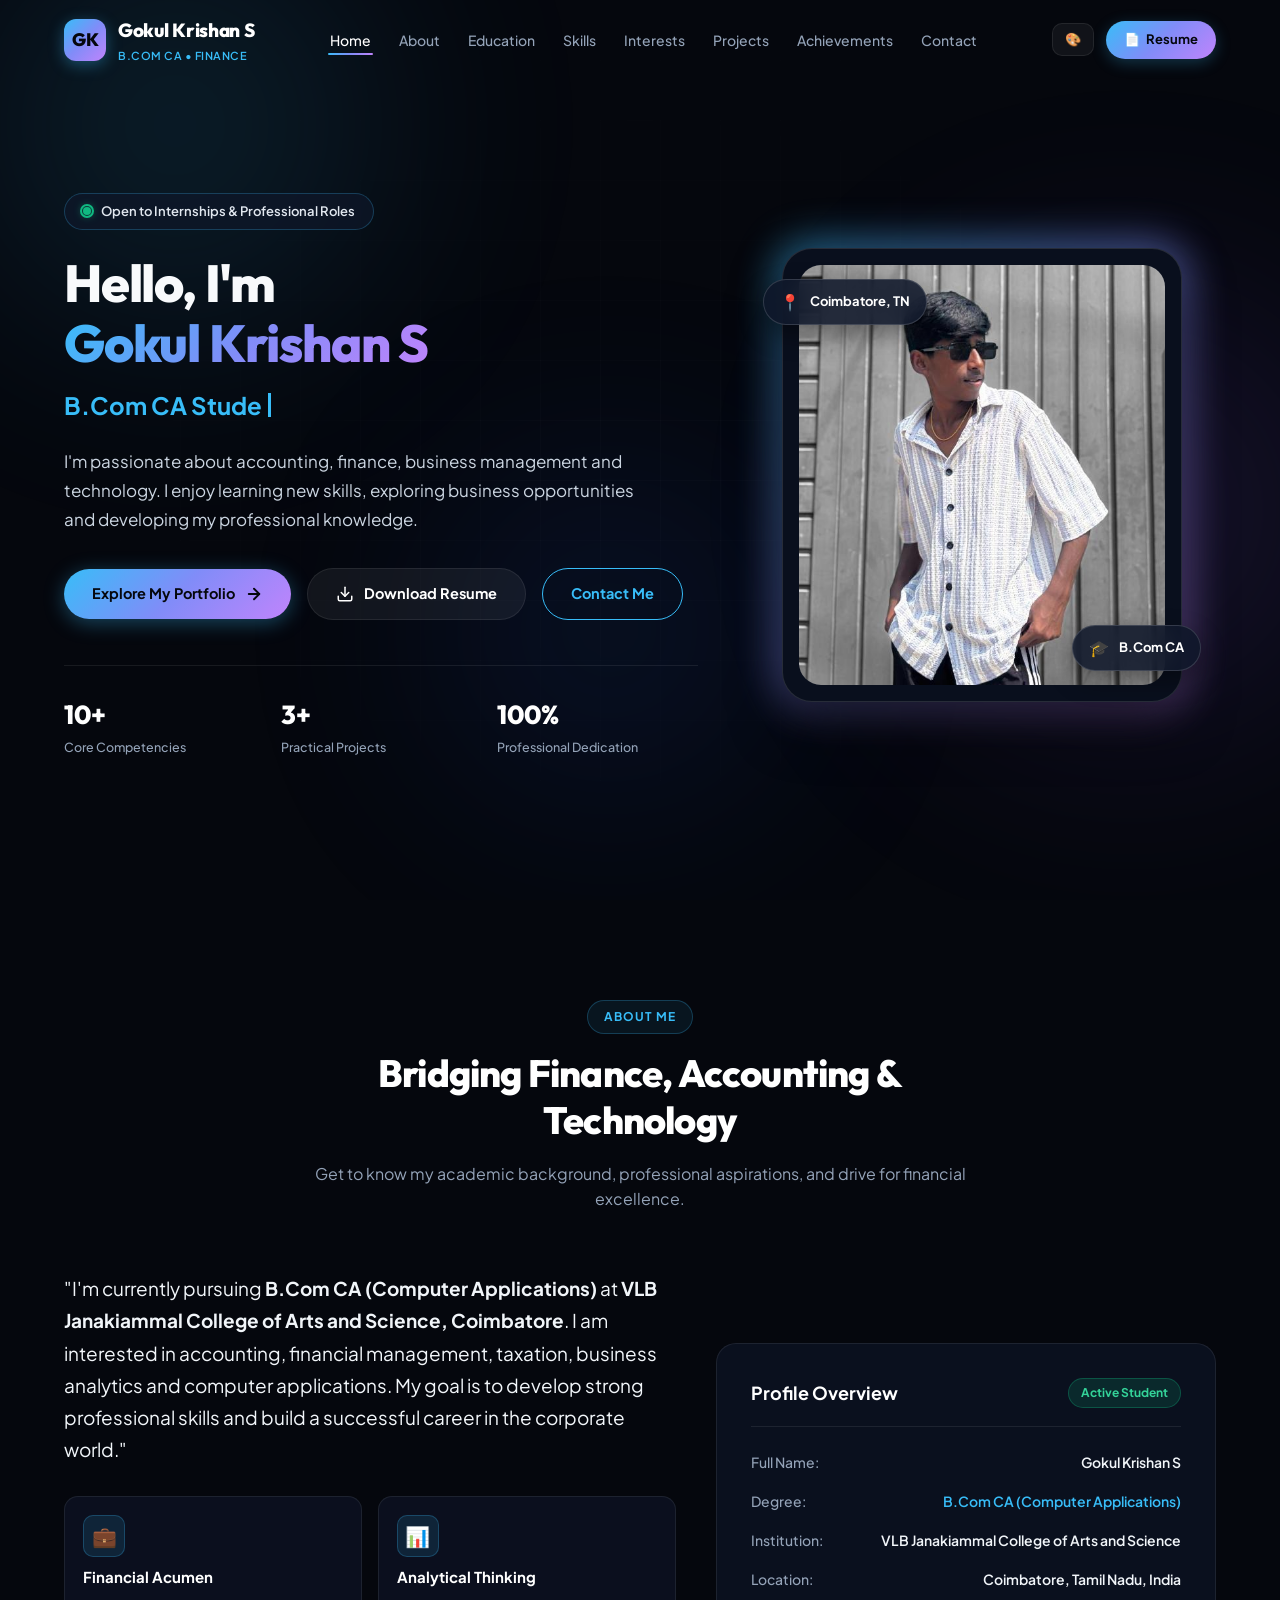
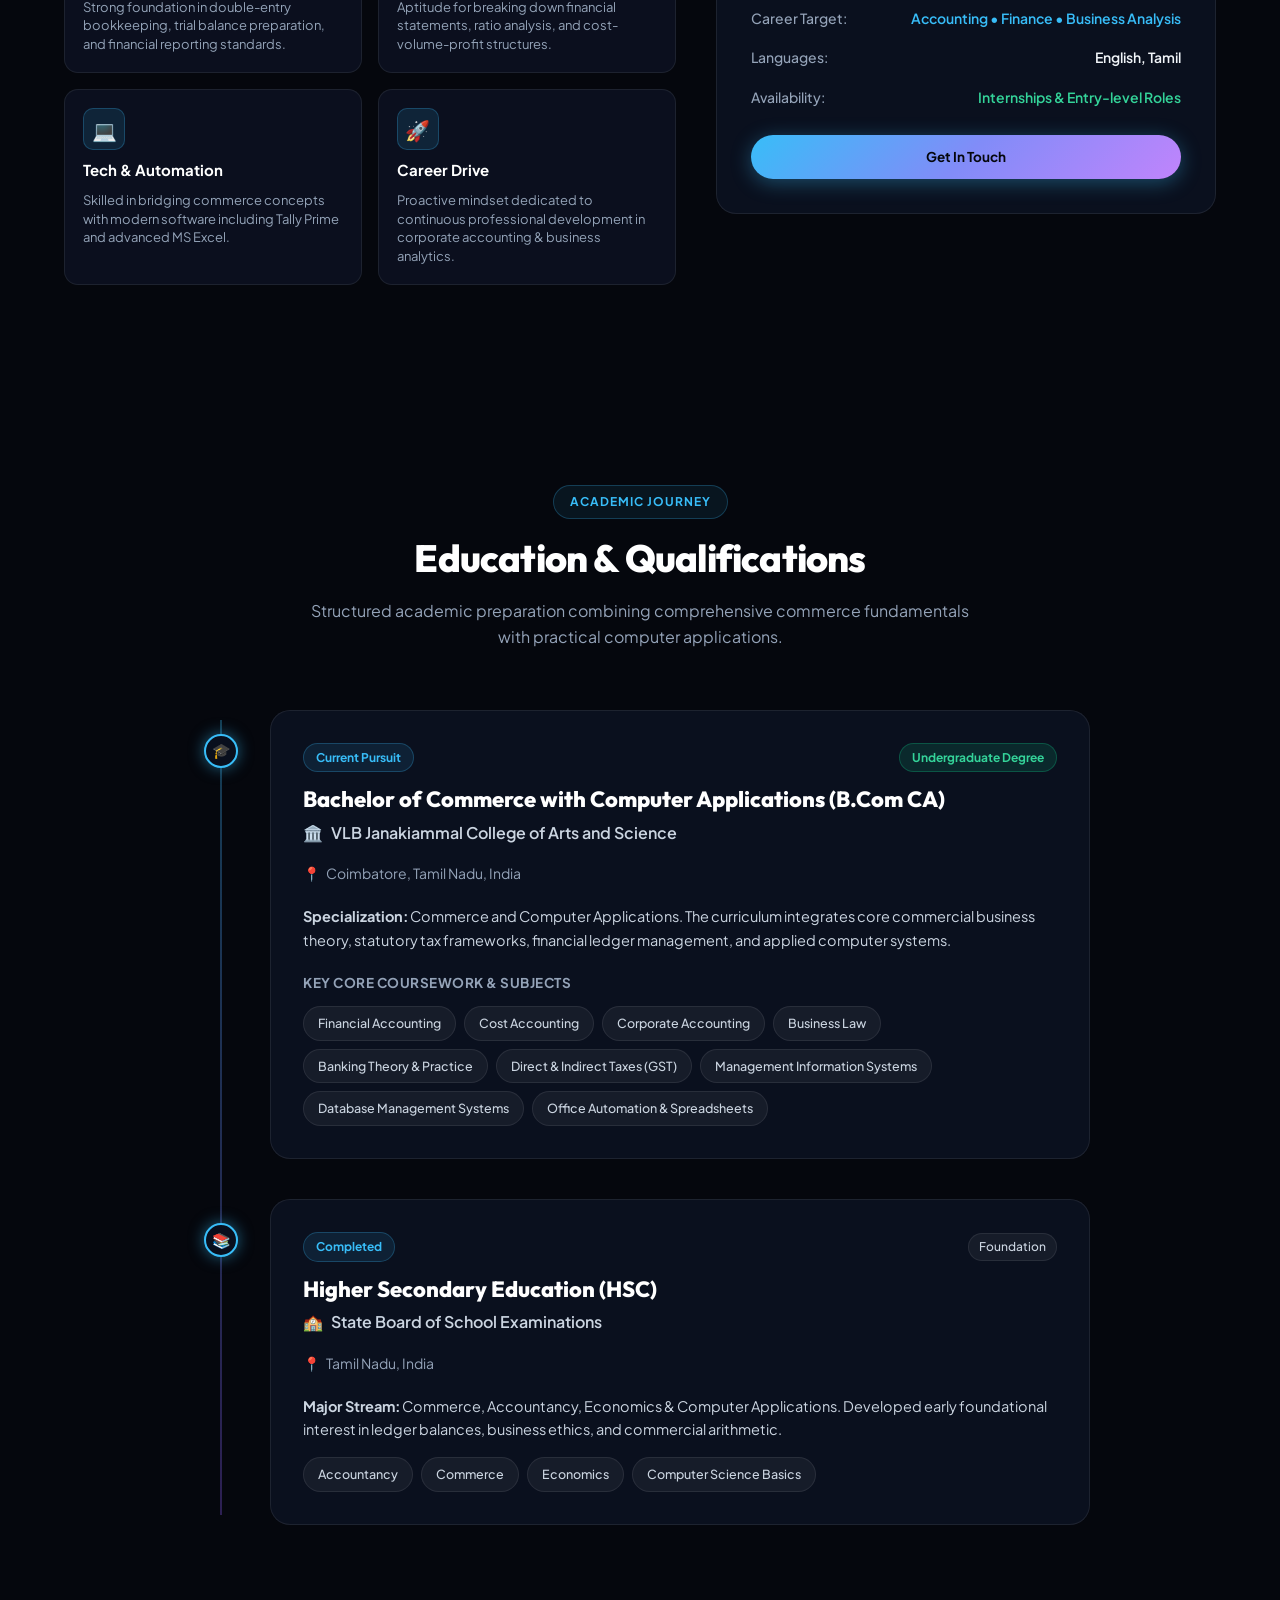
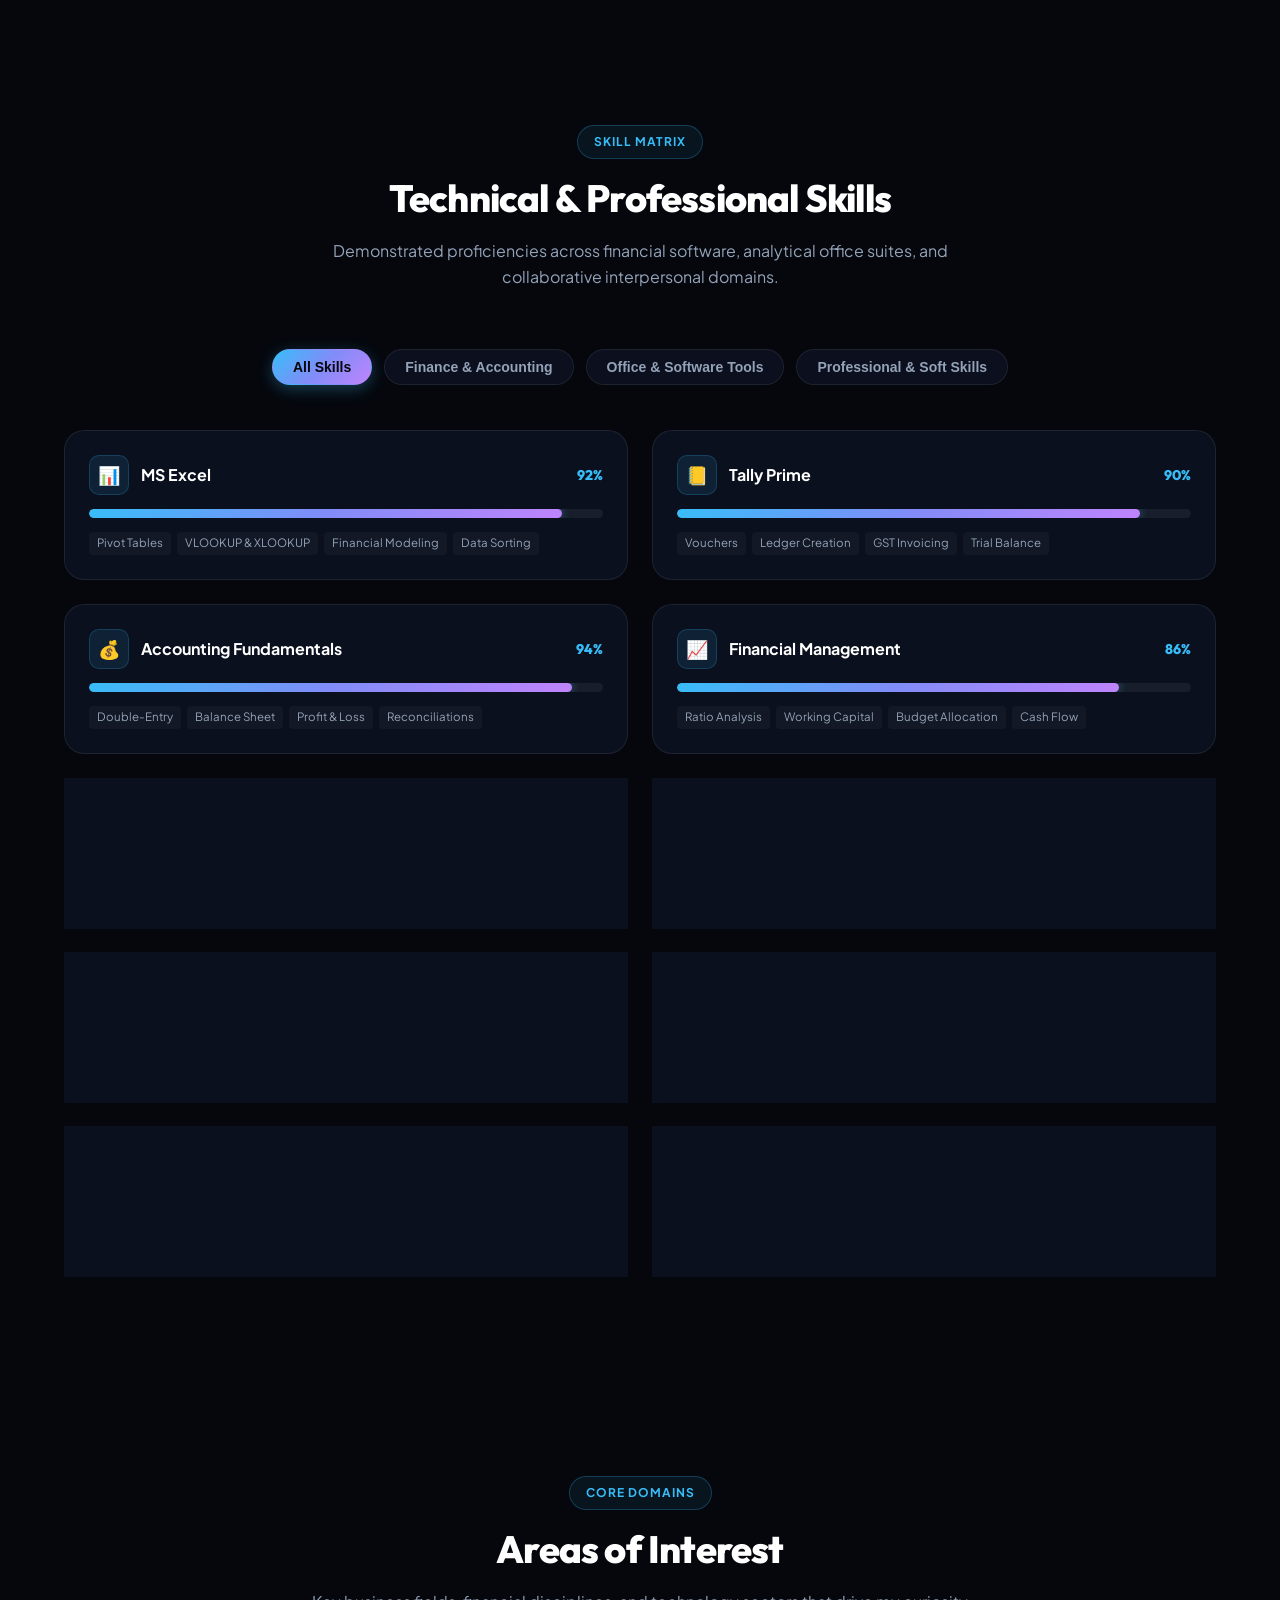
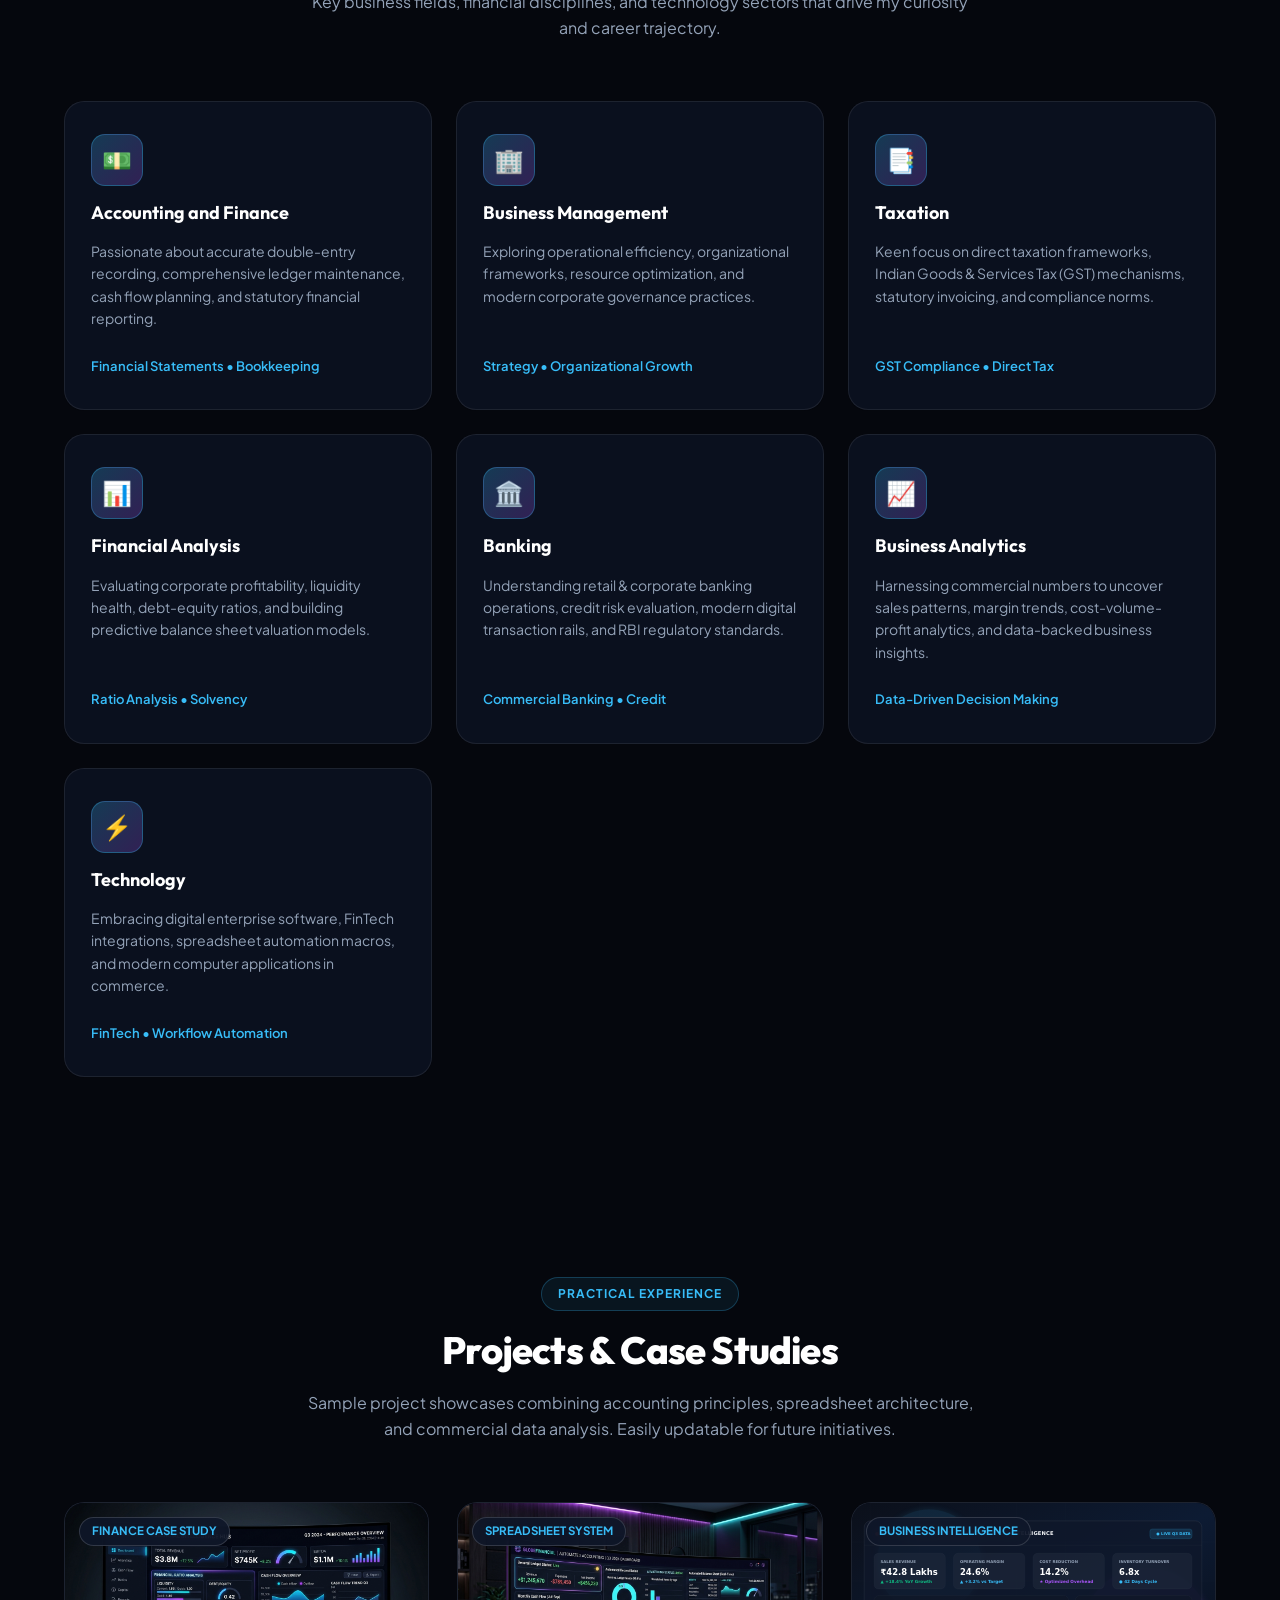
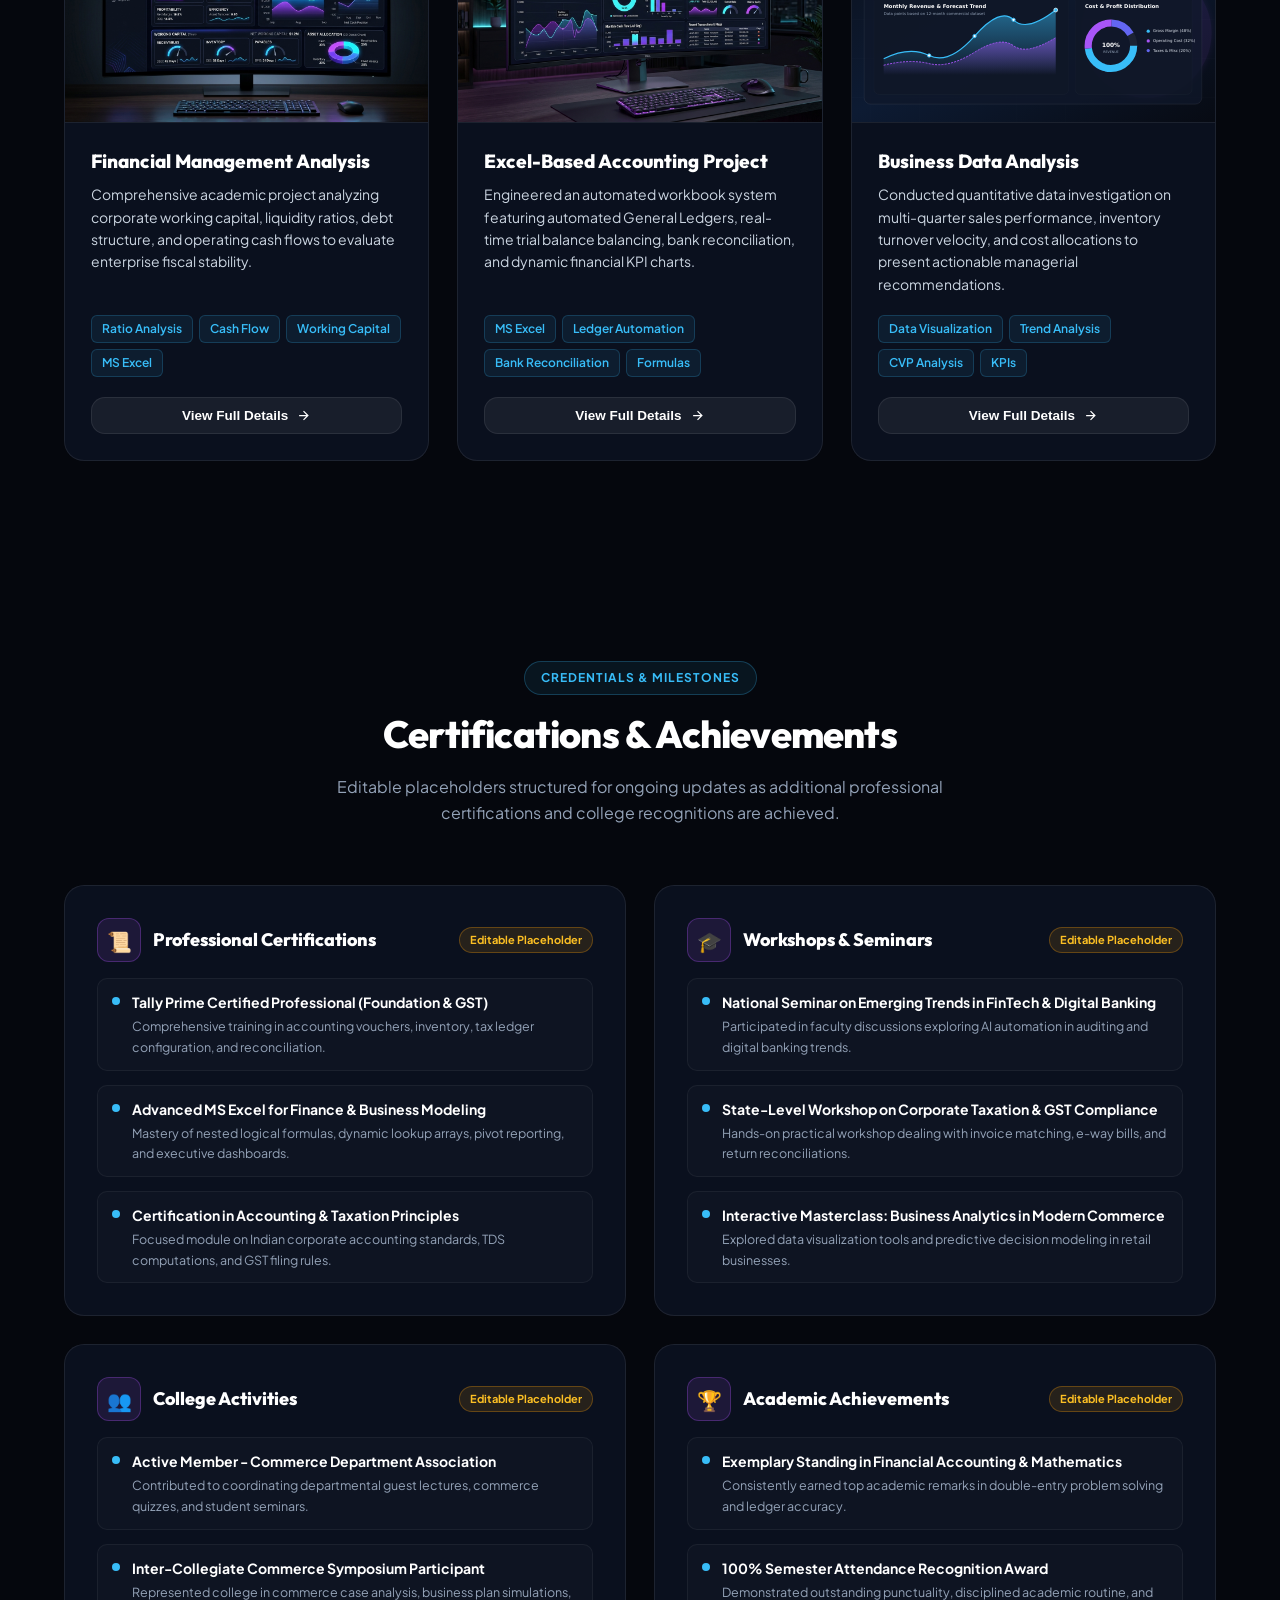
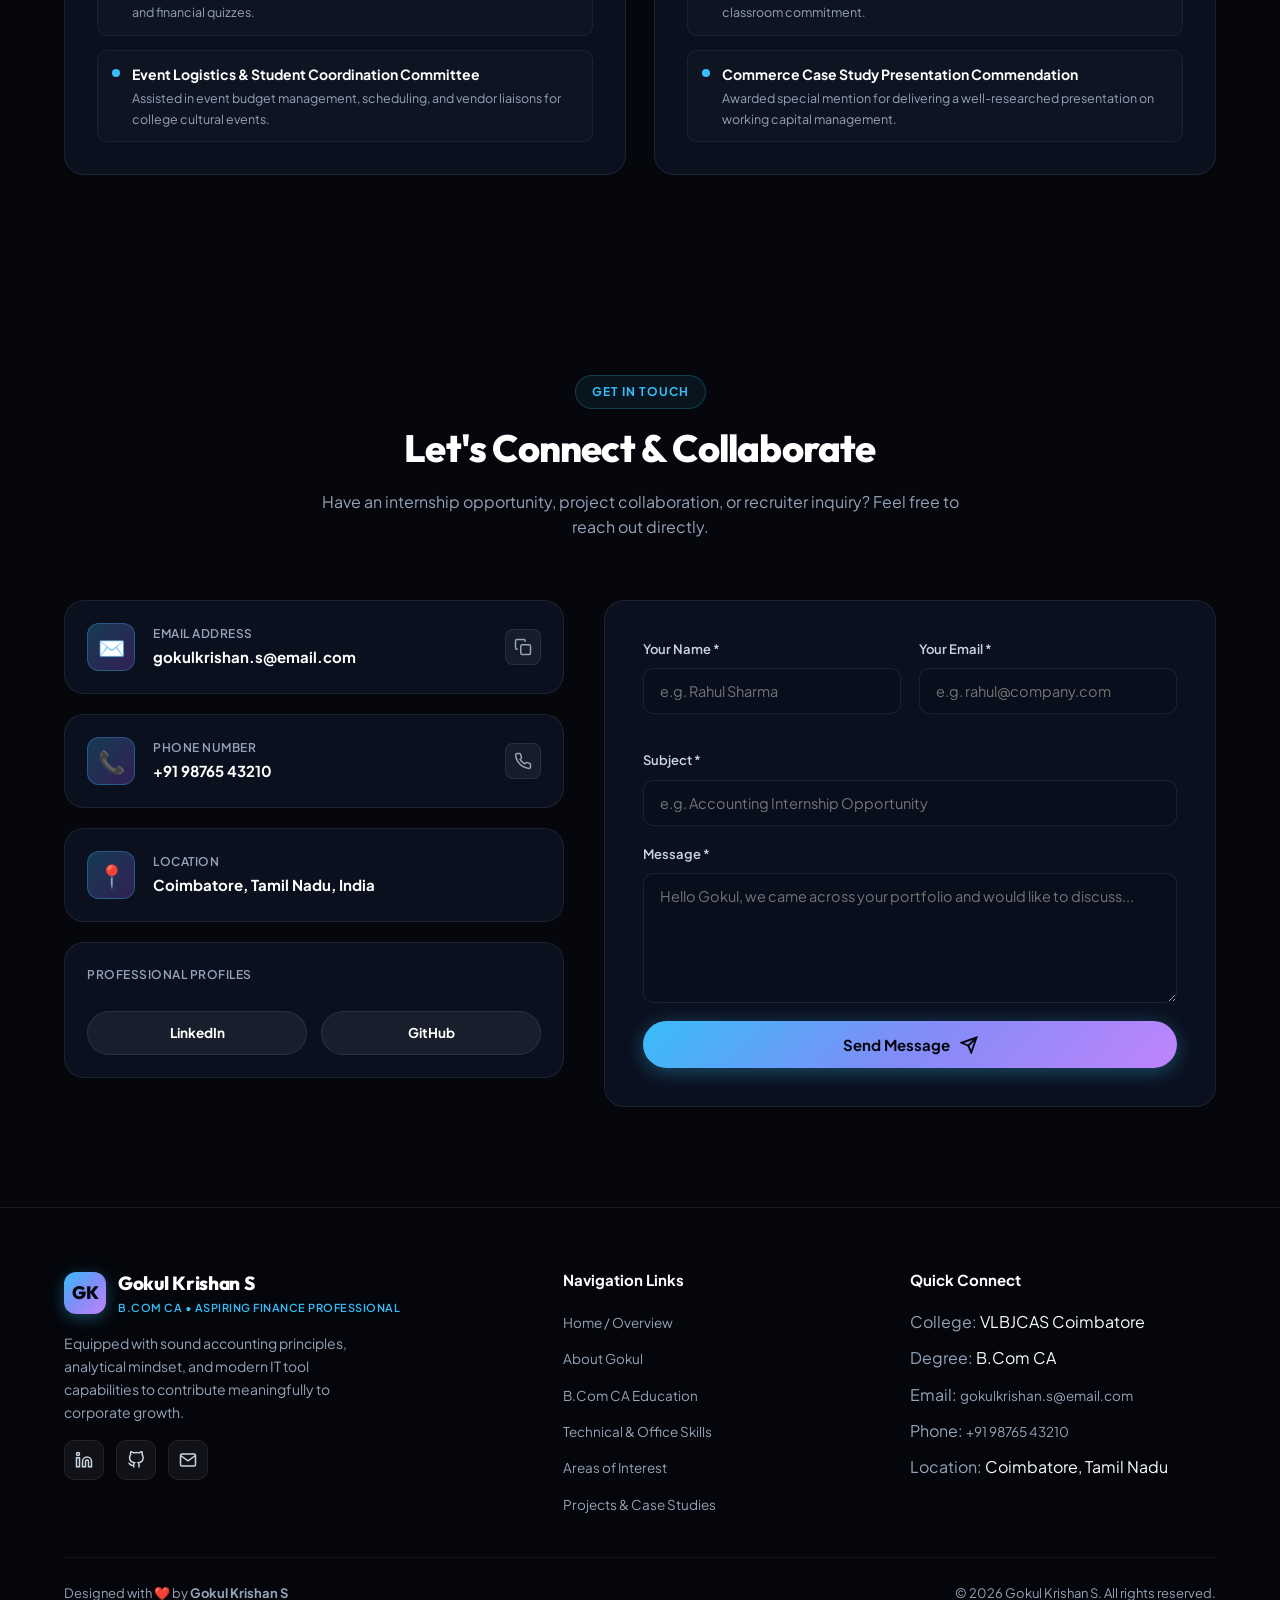
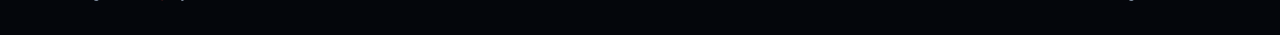
==== commit 4be8f345: "feat: add profile picture and update layout in profile header section" ====
--- a/index.html
+++ b/index.html
@@ -1205,10 +1205,13 @@
         </div>
 
         <div style="border: 1px solid var(--border-glass); border-radius: 14px; padding: 24px; background: rgba(10, 16, 30, 0.7); font-size: 14px;">
-          <div style="border-bottom: 1px solid var(--border-glass); padding-bottom: 14px; margin-bottom: 18px;">
-            <h4 style="font-size: 22px; color: #fff;">Gokul Krishan S</h4>
-            <div style="color: var(--accent-cyan); font-weight: 600; font-size: 14px; margin-top: 2px;">Aspiring Accountant | Finance Professional | Business Analyst</div>
-            <div style="color: var(--text-muted); font-size: 12.5px; margin-top: 6px;">Coimbatore, Tamil Nadu • gokulkrishan.s@email.com • +91 98765 43210</div>
+          <div style="border-bottom: 1px solid var(--border-glass); padding-bottom: 14px; margin-bottom: 18px; display: flex; align-items: center; gap: 16px;">
+            <img src="assets/images/profile.jpg" alt="Gokul Krishan S" style="width: 64px; height: 64px; border-radius: 50%; object-fit: cover; object-position: center 20%; border: 2px solid var(--accent-cyan); flex-shrink: 0;">
+            <div>
+              <h4 style="font-size: 22px; color: #fff;">Gokul Krishan S</h4>
+              <div style="color: var(--accent-cyan); font-weight: 600; font-size: 14px; margin-top: 2px;">Aspiring Accountant | Finance Professional | Business Analyst</div>
+              <div style="color: var(--text-muted); font-size: 12.5px; margin-top: 4px;">Coimbatore, Tamil Nadu • gokulkrishan.s@email.com • +91 98765 43210</div>
+            </div>
           </div>
 
           <div style="margin-bottom: 16px;">
